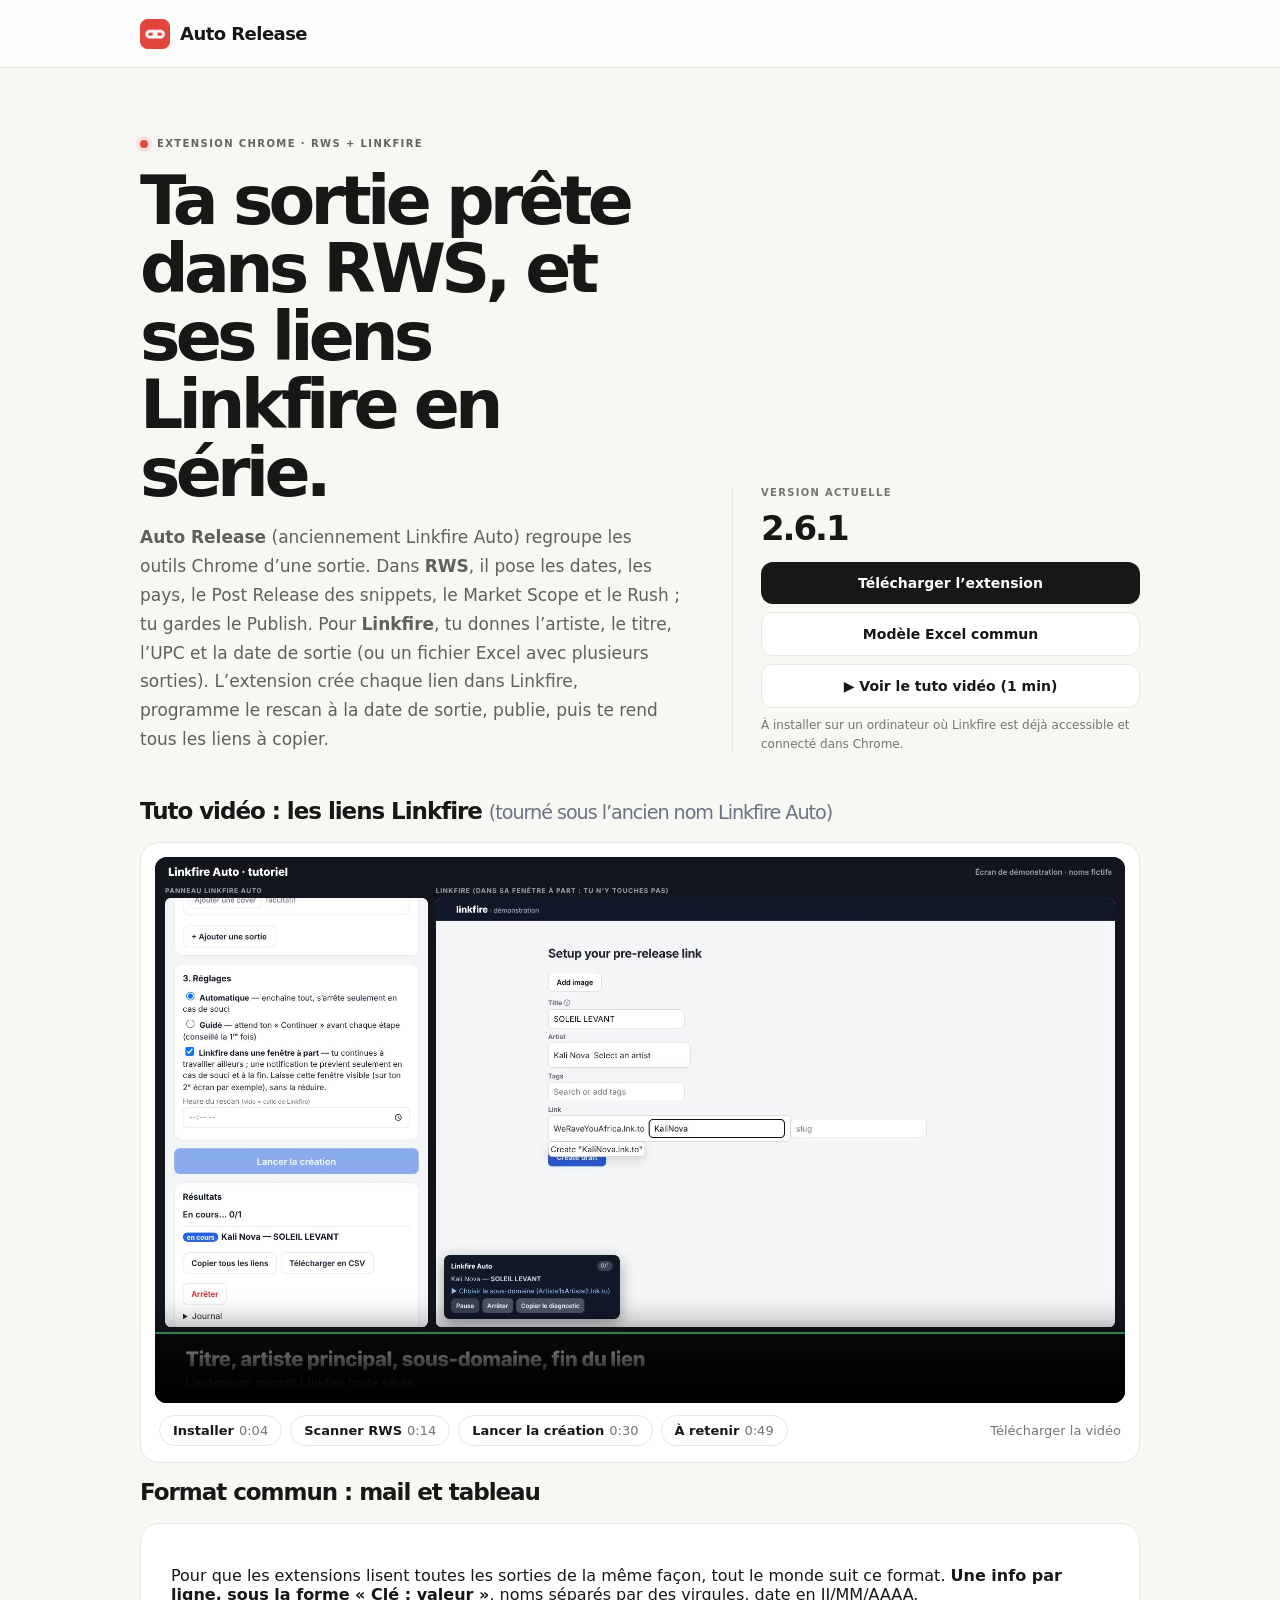
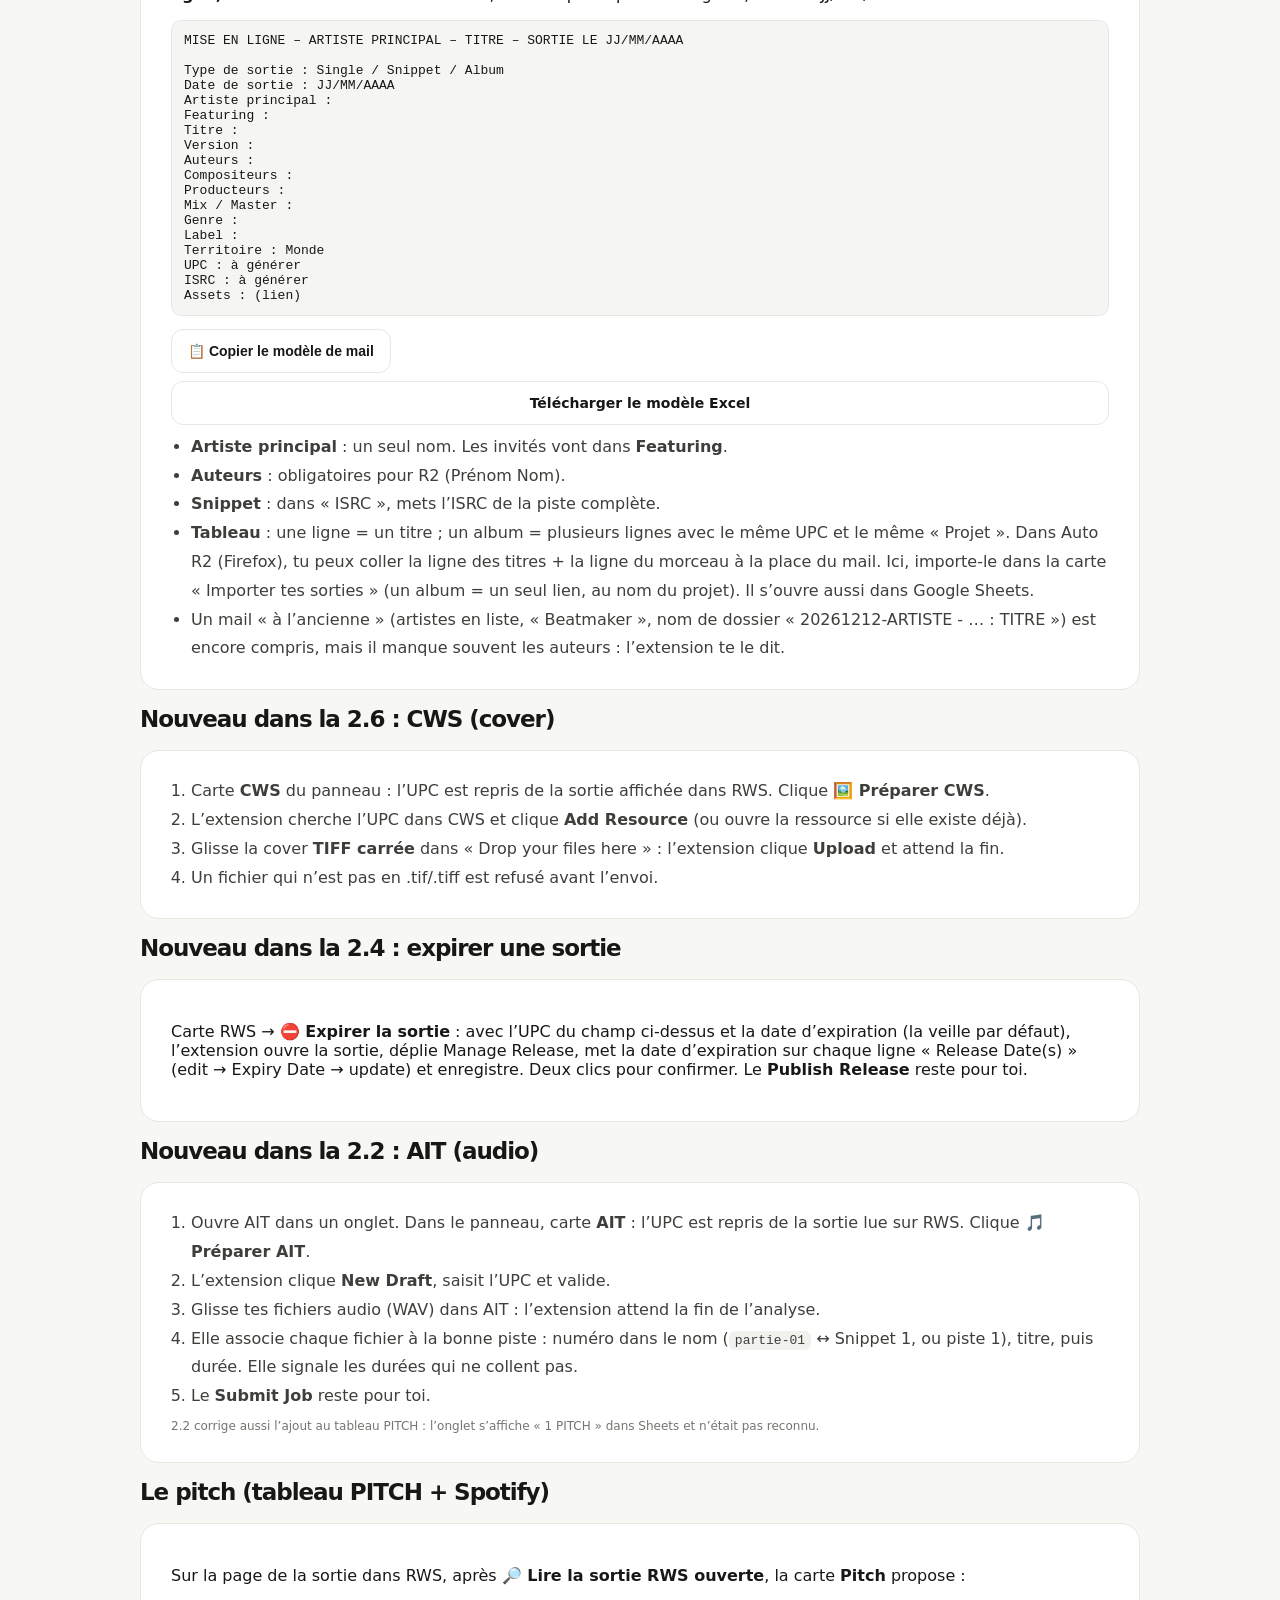
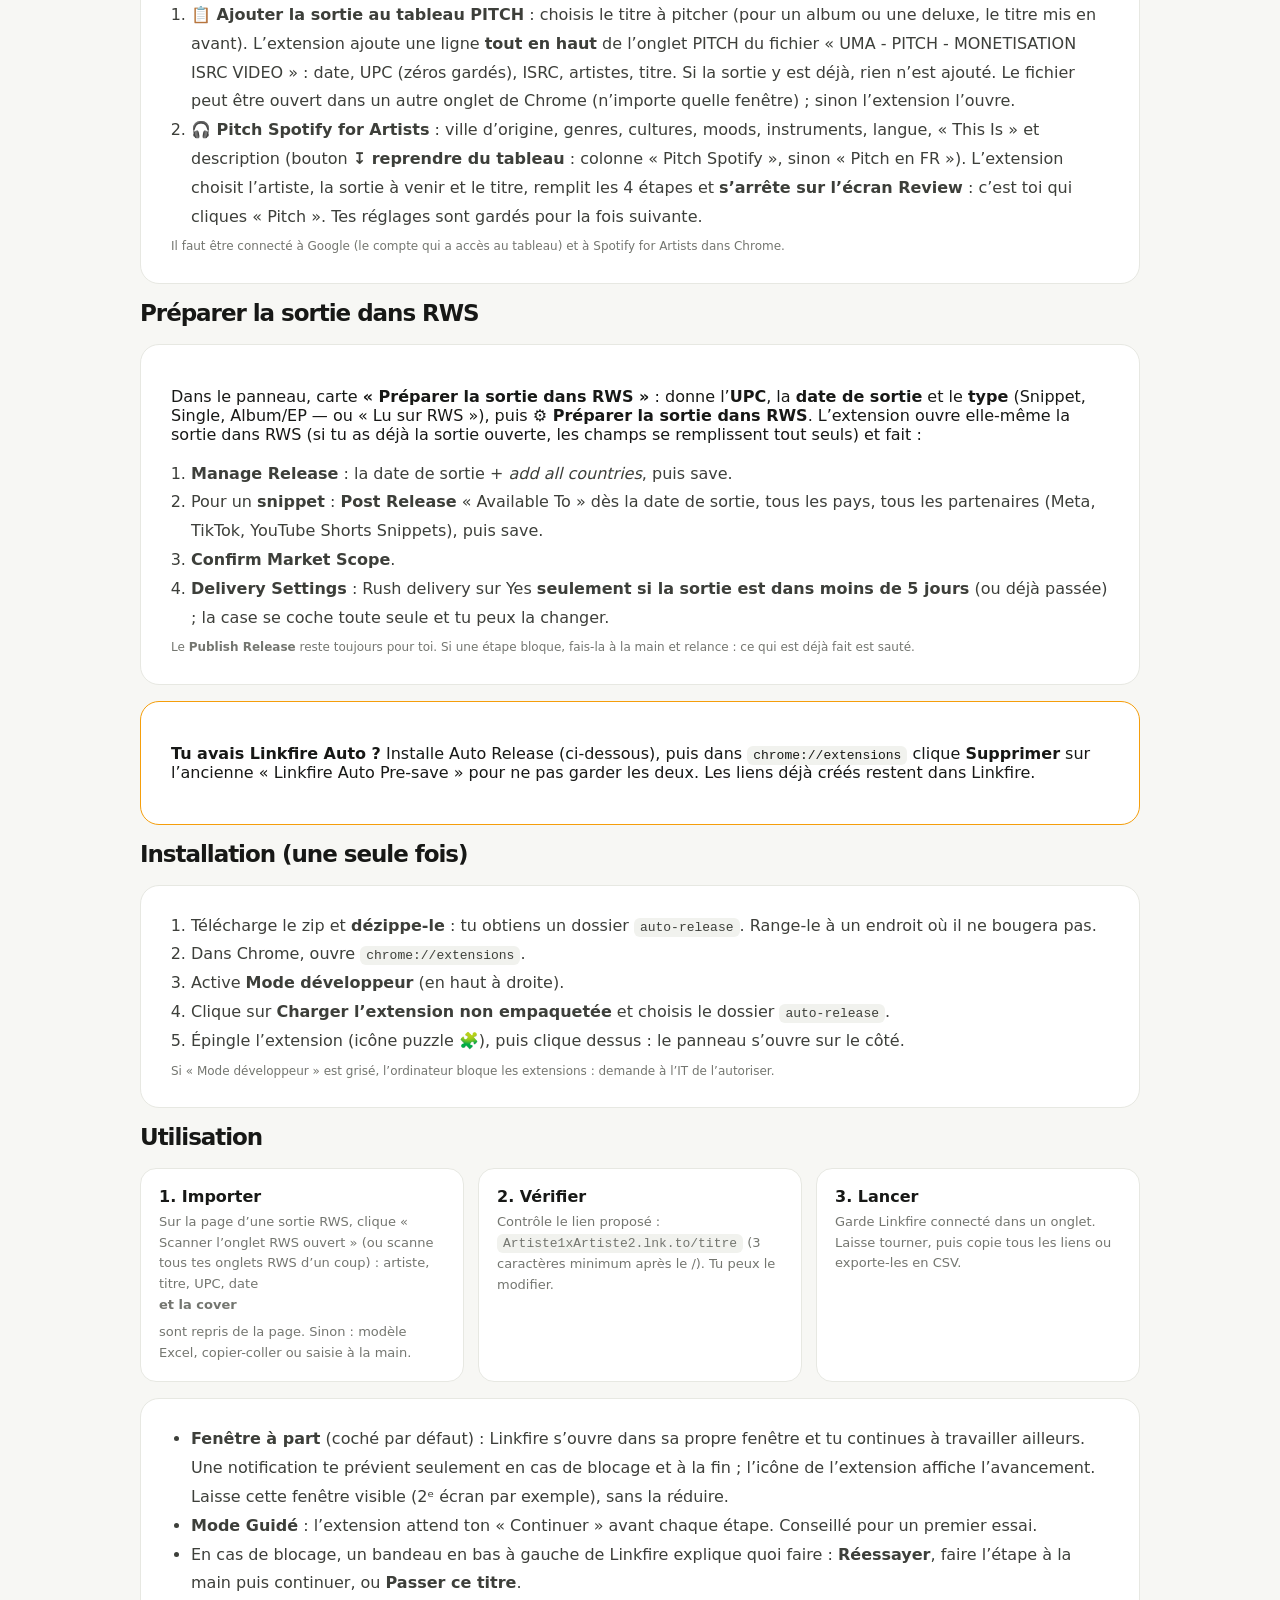
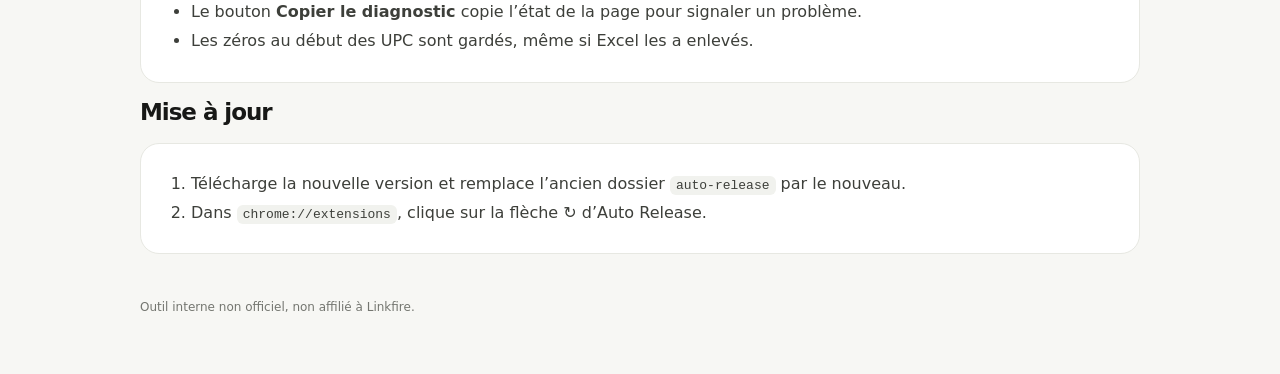
==== docs/index.html @ cb8cf9f8 "2.6.1 : Linkfire rescan — nouvelle case « Scan using » (scan-source-input) reconnue Co-Authored-By: " ====
<!doctype html>
<html lang="fr">
<head>
  <meta charset="utf-8">
  <meta name="viewport" content="width=device-width, initial-scale=1">
  <meta name="theme-color" content="#f7f7f4">
  <meta name="description" content="Extension Chrome qui crée les liens pre-save Linkfire en série.">
  <title>Auto Release — Téléchargement</title>
  <style>
    :root{--ink:#171816;--muted:#747670;--line:#e7e8e2;--paper:#f7f7f4;--white:#fff;--red:#e2453c;--blue:#2563eb}
    *{box-sizing:border-box}
    body{margin:0;background:var(--paper);color:var(--ink);font-family:Inter,ui-sans-serif,system-ui,-apple-system,"Segoe UI",sans-serif}
    .topbar{height:68px;border-bottom:1px solid var(--line);display:flex;align-items:center;justify-content:space-between;padding:0 max(20px,calc((100vw - 1000px)/2));background:rgba(255,255,255,.72)}
    .brand{display:flex;align-items:center;gap:10px;font-weight:800;letter-spacing:-.03em;font-size:18px}
    .brand img{width:30px;height:30px}
    .toplink{font-size:13px;color:var(--muted);text-decoration:none}
    main{width:min(100% - 32px,1000px);margin:0 auto}
    .hero{padding:70px 0 44px;display:grid;grid-template-columns:1.15fr .85fr;gap:40px;align-items:end}
    .eyebrow{display:flex;align-items:center;gap:9px;color:#62645e;text-transform:uppercase;letter-spacing:.14em;font-size:10px;font-weight:800}
    .dot{height:8px;width:8px;border-radius:50%;background:var(--red);box-shadow:0 0 0 4px rgba(226,69,60,.12)}
    h1{font-size:clamp(40px,6.5vw,68px);line-height:1;letter-spacing:-.07em;margin:18px 0 16px;font-weight:780}
    .intro{color:#5e605a;font-size:17px;line-height:1.7;margin:0;max-width:540px}
    .side{border-left:1px solid var(--line);padding-left:28px}
    .side-label{font-size:10px;text-transform:uppercase;letter-spacing:.13em;color:var(--muted);font-weight:800}
    .ver{font-size:34px;font-weight:780;letter-spacing:-.06em;margin:10px 0 14px}
    .btn{display:block;text-align:center;text-decoration:none;font-weight:700;font-size:14px;border-radius:12px;padding:13px 16px;margin-bottom:8px}
    .btn.p{background:var(--ink);color:#fff}
    .btn.s{background:#fff;border:1px solid var(--line);color:var(--ink)}
    .note{color:var(--muted);font-size:12px;line-height:1.6;margin:6px 0 0}
    h2{font-size:23px;letter-spacing:-.045em;margin:0 0 18px}
    .card{background:var(--white);border:1px solid var(--line);border-radius:19px;padding:26px 30px;margin-bottom:16px}
    ol{margin:0;padding-left:20px;line-height:1.8;color:#3d3f3a}
    code{background:#f1f2ee;border-radius:6px;padding:2px 6px;font-size:13px}
    .grid{display:grid;grid-template-columns:repeat(3,1fr);gap:14px;margin-bottom:16px}
    .step{background:#fff;border:1px solid var(--line);border-radius:16px;padding:18px}
    .step b{display:block;margin-bottom:6px}
    .step p{margin:0;color:var(--muted);font-size:13px;line-height:1.6}
    ul{margin:0;padding-left:20px;line-height:1.8;color:#3d3f3a}
    footer{color:var(--muted);font-size:12px;padding:30px 0 60px}
    @media(max-width:760px){.hero{grid-template-columns:1fr;padding-top:40px}.side{border-left:0;padding-left:0}.grid{grid-template-columns:1fr}.card{padding:20px}}
    .tuto{background:var(--white,#fff);border:1px solid var(--line);border-radius:19px;padding:14px;margin:0 0 16px}
    .tuto video{display:block;width:100%;aspect-ratio:16/9;border-radius:12px;background:#12151b}
    .chaps{display:flex;flex-wrap:wrap;gap:8px;padding:12px 4px 2px}
    .chaps button{font:600 13px Inter,system-ui,sans-serif;border:1px solid var(--line);background:#fff;color:var(--ink);border-radius:99px;padding:7px 13px;cursor:pointer}
    .chaps button:hover{border-color:var(--accent)}.chaps span{color:var(--muted);font-weight:500;margin-left:5px}
    .chaps .dl{margin-left:auto;font-size:13px;color:var(--muted);align-self:center;text-decoration:none}
  </style>
</head>
<body>
  <header class="topbar">
    <div class="brand"><img src="./icon.png" alt="">Auto Release</div>
  </header>
  <main>
    <section class="hero">
      <div>
        <div class="eyebrow"><span class="dot"></span>Extension Chrome · RWS + Linkfire</div>
        <h1>Ta sortie prête dans RWS, et ses liens Linkfire en série.</h1>
        <p class="intro"><b>Auto Release</b> (anciennement Linkfire Auto) regroupe les outils Chrome d’une sortie. Dans <b>RWS</b>, il pose les dates, les pays, le Post Release des snippets, le Market Scope et le Rush ; tu gardes le Publish. Pour <b>Linkfire</b>, tu donnes l’artiste, le titre, l’UPC et la date de sortie (ou un fichier Excel avec plusieurs sorties). L’extension crée chaque lien dans Linkfire, programme le rescan à la date de sortie, publie, puis te rend tous les liens à copier.</p>
      </div>
      <aside class="side">
        <div class="side-label">Version actuelle</div>
        <div class="ver">2.6.1</div>
        <a class="btn p" href="./downloads/Auto-Release-2.6.1.zip">Télécharger l’extension</a>
        <a class="btn s" href="./downloads/modele-mise-en-ligne.xlsx" download>Modèle Excel commun</a>
        <a class="btn" style="background:#fff;border:1px solid var(--line);color:var(--ink)" href="#tuto">▶ Voir le tuto vidéo (1 min)</a>
        <p class="note">À installer sur un ordinateur où Linkfire est déjà accessible et connecté dans Chrome.</p>
      </aside>
    </section>

    <h2 id="tuto">Tuto vidéo : les liens Linkfire <small style="font-weight:400;color:#6b7280">(tourné sous l’ancien nom Linkfire Auto)</small></h2>
    <div class="tuto">
      <video id="tutoVid" controls preload="metadata" playsinline poster="./videos/tuto-linkfire-auto.jpg" aria-label="Tutoriel vidéo Linkfire Auto"><source src="./videos/tuto-linkfire-auto.mp4" type="video/mp4"></video>
      <div class="chaps"><button data-t="4">Installer<span>0:04</span></button><button data-t="14">Scanner RWS<span>0:14</span></button><button data-t="30">Lancer la création<span>0:30</span></button><button data-t="49">À retenir<span>0:49</span></button><a class="dl" href="./videos/tuto-linkfire-auto.mp4" download>Télécharger la vidéo</a></div>
    </div>
    <script>document.querySelectorAll('.chaps button').forEach(b=>b.addEventListener('click',()=>{const v=document.getElementById('tutoVid');v.currentTime=+b.dataset.t;v.play();}));</script>

    <h2 id="format">Format commun : mail et tableau</h2>
    <div class="card">
      <p>Pour que les extensions lisent toutes les sorties de la même façon, tout le monde suit ce format. <b>Une info par ligne, sous la forme « Clé : valeur »</b>, noms séparés par des virgules, date en JJ/MM/AAAA.</p>
      <pre id="mailModel" style="white-space:pre-wrap;background:#f5f5f4;border:1px solid var(--line);border-radius:10px;padding:12px;font-size:13px">MISE EN LIGNE – ARTISTE PRINCIPAL – TITRE – SORTIE LE JJ/MM/AAAA

Type de sortie : Single / Snippet / Album
Date de sortie : JJ/MM/AAAA
Artiste principal :
Featuring :
Titre :
Version :
Auteurs :
Compositeurs :
Producteurs :
Mix / Master :
Genre :
Label :
Territoire : Monde
UPC : à générer
ISRC : à générer
Assets : (lien)</pre>
      <button class="btn s" style="background:#fff;border:1px solid var(--line);color:var(--ink)" onclick="navigator.clipboard.writeText(document.getElementById('mailModel').innerText).then(()=>{this.textContent='Copié ✓'})">📋 Copier le modèle de mail</button>
      <a class="btn s" style="background:#fff;border:1px solid var(--line);color:var(--ink)" href="./downloads/modele-mise-en-ligne.xlsx" download>Télécharger le modèle Excel</a>
      <ul>
        <li><b>Artiste principal</b> : un seul nom. Les invités vont dans <b>Featuring</b>.</li>
        <li><b>Auteurs</b> : obligatoires pour R2 (Prénom Nom).</li>
        <li><b>Snippet</b> : dans « ISRC », mets l’ISRC de la piste complète.</li>
        <li><b>Tableau</b> : une ligne = un titre ; un album = plusieurs lignes avec le même UPC et le même « Projet ». Dans Auto R2 (Firefox), tu peux coller la ligne des titres + la ligne du morceau à la place du mail. Ici, importe-le dans la carte « Importer tes sorties » (un album = un seul lien, au nom du projet). Il s’ouvre aussi dans Google Sheets.</li>
        <li>Un mail « à l’ancienne » (artistes en liste, « Beatmaker », nom de dossier « 20261212-ARTISTE - … : TITRE ») est encore compris, mais il manque souvent les auteurs : l’extension te le dit.</li>
      </ul>
    </div>

    <h2 id="cws">Nouveau dans la 2.6 : CWS (cover)</h2>
    <div class="card">
      <ol>
        <li>Carte <b>CWS</b> du panneau : l’UPC est repris de la sortie affichée dans RWS. Clique <b>🖼️ Préparer CWS</b>.</li>
        <li>L’extension cherche l’UPC dans CWS et clique <b>Add Resource</b> (ou ouvre la ressource si elle existe déjà).</li>
        <li>Glisse la cover <b>TIFF carrée</b> dans « Drop your files here » : l’extension clique <b>Upload</b> et attend la fin.</li>
        <li>Un fichier qui n’est pas en .tif/.tiff est refusé avant l’envoi.</li>
      </ol>
    </div>

    <h2 id="expire">Nouveau dans la 2.4 : expirer une sortie</h2>
    <div class="card">
      <p>Carte RWS → <b>⛔ Expirer la sortie</b> : avec l’UPC du champ ci-dessus et la date d’expiration (la veille par défaut), l’extension ouvre la sortie, déplie Manage Release, met la date d’expiration sur chaque ligne « Release Date(s) » (edit → Expiry Date → update) et enregistre. Deux clics pour confirmer. Le <b>Publish Release</b> reste pour toi.</p>
    </div>

    <h2 id="ait">Nouveau dans la 2.2 : AIT (audio)</h2>
    <div class="card">
      <ol>
        <li>Ouvre AIT dans un onglet. Dans le panneau, carte <b>AIT</b> : l’UPC est repris de la sortie lue sur RWS. Clique <b>🎵 Préparer AIT</b>.</li>
        <li>L’extension clique <b>New Draft</b>, saisit l’UPC et valide.</li>
        <li>Glisse tes fichiers audio (WAV) dans AIT : l’extension attend la fin de l’analyse.</li>
        <li>Elle associe chaque fichier à la bonne piste : numéro dans le nom (<code>partie-01</code> ↔ Snippet 1, ou piste 1), titre, puis durée. Elle signale les durées qui ne collent pas.</li>
        <li>Le <b>Submit Job</b> reste pour toi.</li>
      </ol>
      <p class="note">2.2 corrige aussi l’ajout au tableau PITCH : l’onglet s’affiche « 1 PITCH » dans Sheets et n’était pas reconnu.</p>
    </div>

    <h2 id="pitch">Le pitch (tableau PITCH + Spotify)</h2>
    <div class="card">
      <p>Sur la page de la sortie dans RWS, après <b>🔎 Lire la sortie RWS ouverte</b>, la carte <b>Pitch</b> propose :</p>
      <ol>
        <li><b>📋 Ajouter la sortie au tableau PITCH</b> : choisis le titre à pitcher (pour un album ou une deluxe, le titre mis en avant). L’extension ajoute une ligne <b>tout en haut</b> de l’onglet PITCH du fichier « UMA - PITCH - MONETISATION ISRC VIDEO » : date, UPC (zéros gardés), ISRC, artistes, titre. Si la sortie y est déjà, rien n’est ajouté. Le fichier peut être ouvert dans un autre onglet de Chrome (n’importe quelle fenêtre) ; sinon l’extension l’ouvre.</li>
        <li><b>🎧 Pitch Spotify for Artists</b> : ville d’origine, genres, cultures, moods, instruments, langue, « This Is » et description (bouton <b>↧ reprendre du tableau</b> : colonne « Pitch Spotify », sinon « Pitch en FR »). L’extension choisit l’artiste, la sortie à venir et le titre, remplit les 4 étapes et <b>s’arrête sur l’écran Review</b> : c’est toi qui cliques « Pitch ». Tes réglages sont gardés pour la fois suivante.</li>
      </ol>
      <p class="note">Il faut être connecté à Google (le compte qui a accès au tableau) et à Spotify for Artists dans Chrome.</p>
    </div>

    <h2 id="rws">Préparer la sortie dans RWS</h2>
    <div class="card">
      <p>Dans le panneau, carte <b>« Préparer la sortie dans RWS »</b> : donne l’<b>UPC</b>, la <b>date de sortie</b> et le <b>type</b> (Snippet, Single, Album/EP — ou « Lu sur RWS »), puis <b>⚙️ Préparer la sortie dans RWS</b>. L’extension ouvre elle-même la sortie dans RWS (si tu as déjà la sortie ouverte, les champs se remplissent tout seuls) et fait :</p>
      <ol>
        <li><b>Manage Release</b> : la date de sortie + <i>add all countries</i>, puis save.</li>
        <li>Pour un <b>snippet</b> : <b>Post Release</b> « Available To » dès la date de sortie, tous les pays, tous les partenaires (Meta, TikTok, YouTube Shorts Snippets), puis save.</li>
        <li><b>Confirm Market Scope</b>.</li>
        <li><b>Delivery Settings</b> : Rush delivery sur Yes <b>seulement si la sortie est dans moins de 5 jours</b> (ou déjà passée) ; la case se coche toute seule et tu peux la changer.</li>
      </ol>
      <p class="note">Le <b>Publish Release</b> reste toujours pour toi. Si une étape bloque, fais-la à la main et relance : ce qui est déjà fait est sauté.</p>
    </div>

    <div class="card" style="border-color:#f59e0b">
      <p><b>Tu avais Linkfire Auto ?</b> Installe Auto Release (ci-dessous), puis dans <code>chrome://extensions</code> clique <b>Supprimer</b> sur l’ancienne « Linkfire Auto Pre-save » pour ne pas garder les deux. Les liens déjà créés restent dans Linkfire.</p>
    </div>

    <h2>Installation (une seule fois)</h2>
    <div class="card">
      <ol>
        <li>Télécharge le zip et <b>dézippe-le</b> : tu obtiens un dossier <code>auto-release</code>. Range-le à un endroit où il ne bougera pas.</li>
        <li>Dans Chrome, ouvre <code>chrome://extensions</code>.</li>
        <li>Active <b>Mode développeur</b> (en haut à droite).</li>
        <li>Clique sur <b>Charger l’extension non empaquetée</b> et choisis le dossier <code>auto-release</code>.</li>
        <li>Épingle l’extension (icône puzzle 🧩), puis clique dessus : le panneau s’ouvre sur le côté.</li>
      </ol>
      <p class="note">Si « Mode développeur » est grisé, l’ordinateur bloque les extensions : demande à l’IT de l’autoriser.</p>
    </div>

    <h2>Utilisation</h2>
    <div class="grid">
      <div class="step"><b>1. Importer</b><p>Sur la page d’une sortie RWS, clique « Scanner l’onglet RWS ouvert » (ou scanne tous tes onglets RWS d’un coup) : artiste, titre, UPC, date <b>et la cover</b> sont repris de la page. Sinon : modèle Excel, copier-coller ou saisie à la main.</p></div>
      <div class="step"><b>2. Vérifier</b><p>Contrôle le lien proposé : <code>Artiste1xArtiste2.lnk.to/titre</code> (3 caractères minimum après le /). Tu peux le modifier.</p></div>
      <div class="step"><b>3. Lancer</b><p>Garde Linkfire connecté dans un onglet. Laisse tourner, puis copie tous les liens ou exporte-les en CSV.</p></div>
    </div>
    <div class="card">
      <ul>
        <li><b>Fenêtre à part</b> (coché par défaut) : Linkfire s’ouvre dans sa propre fenêtre et tu continues à travailler ailleurs. Une notification te prévient seulement en cas de blocage et à la fin ; l’icône de l’extension affiche l’avancement. Laisse cette fenêtre visible (2ᵉ écran par exemple), sans la réduire.</li>
        <li><b>Mode Guidé</b> : l’extension attend ton « Continuer » avant chaque étape. Conseillé pour un premier essai.</li>
        <li>En cas de blocage, un bandeau en bas à gauche de Linkfire explique quoi faire : <b>Réessayer</b>, faire l’étape à la main puis continuer, ou <b>Passer ce titre</b>.</li>
        <li>Le bouton <b>Copier le diagnostic</b> copie l’état de la page pour signaler un problème.</li>
        <li>Les zéros au début des UPC sont gardés, même si Excel les a enlevés.</li>
      </ul>
    </div>

    <h2>Mise à jour</h2>
    <div class="card">
      <ol>
        <li>Télécharge la nouvelle version et remplace l’ancien dossier <code>auto-release</code> par le nouveau.</li>
        <li>Dans <code>chrome://extensions</code>, clique sur la flèche ↻ d’Auto Release.</li>
      </ol>
    </div>

    <footer>Outil interne non officiel, non affilié à Linkfire.</footer>
  </main>
</body>
</html>
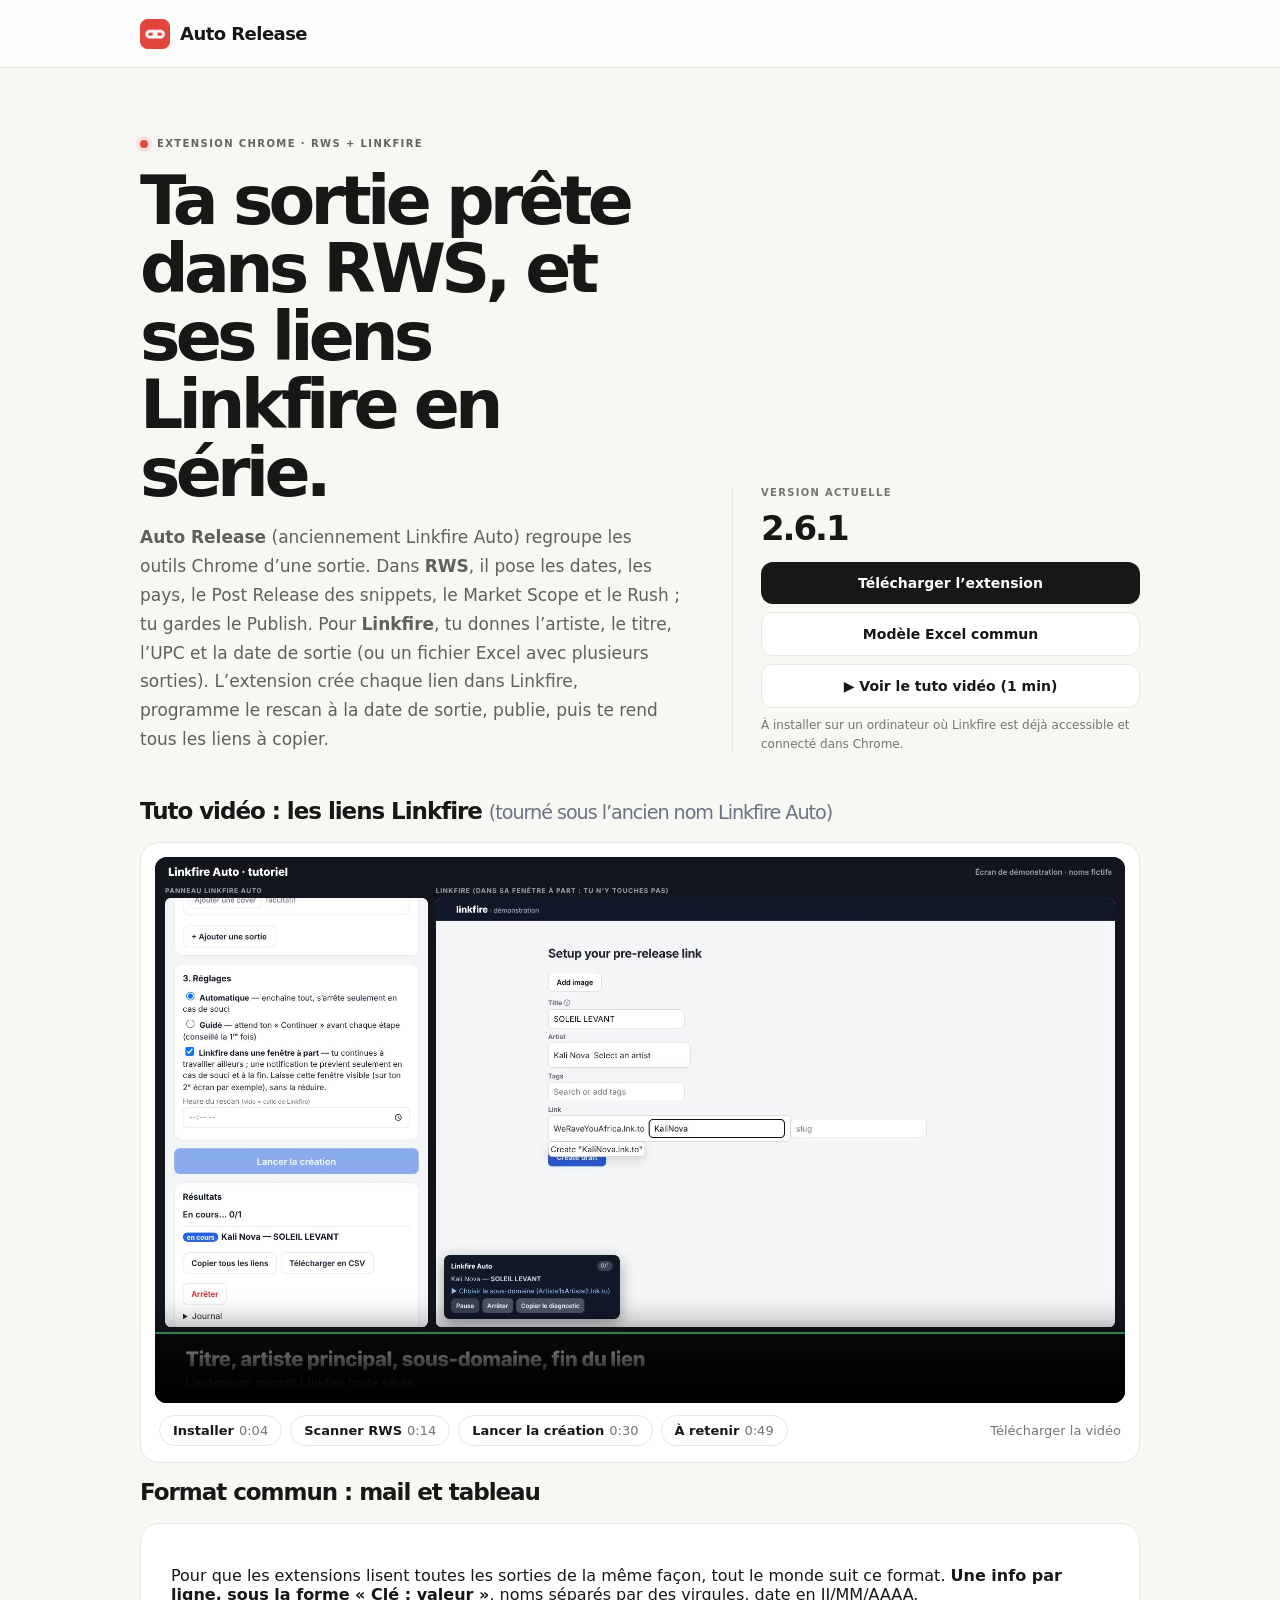
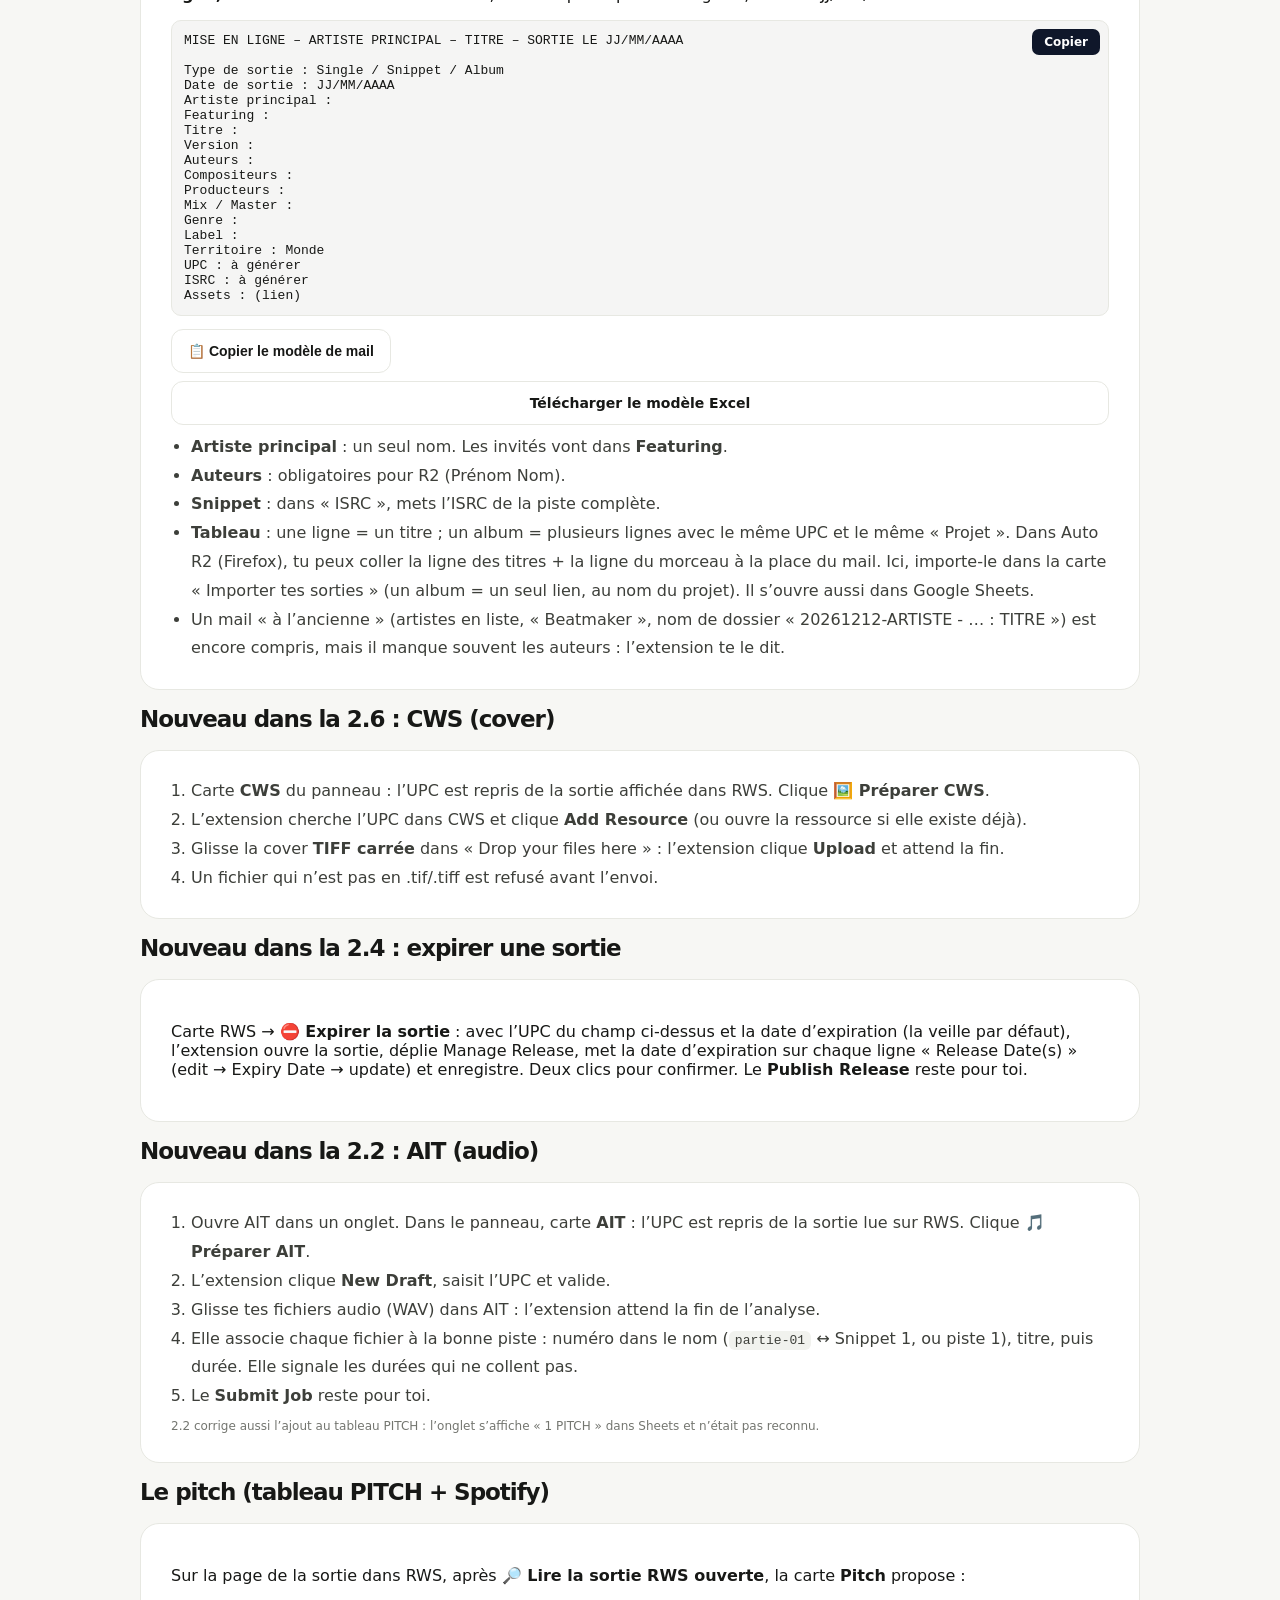
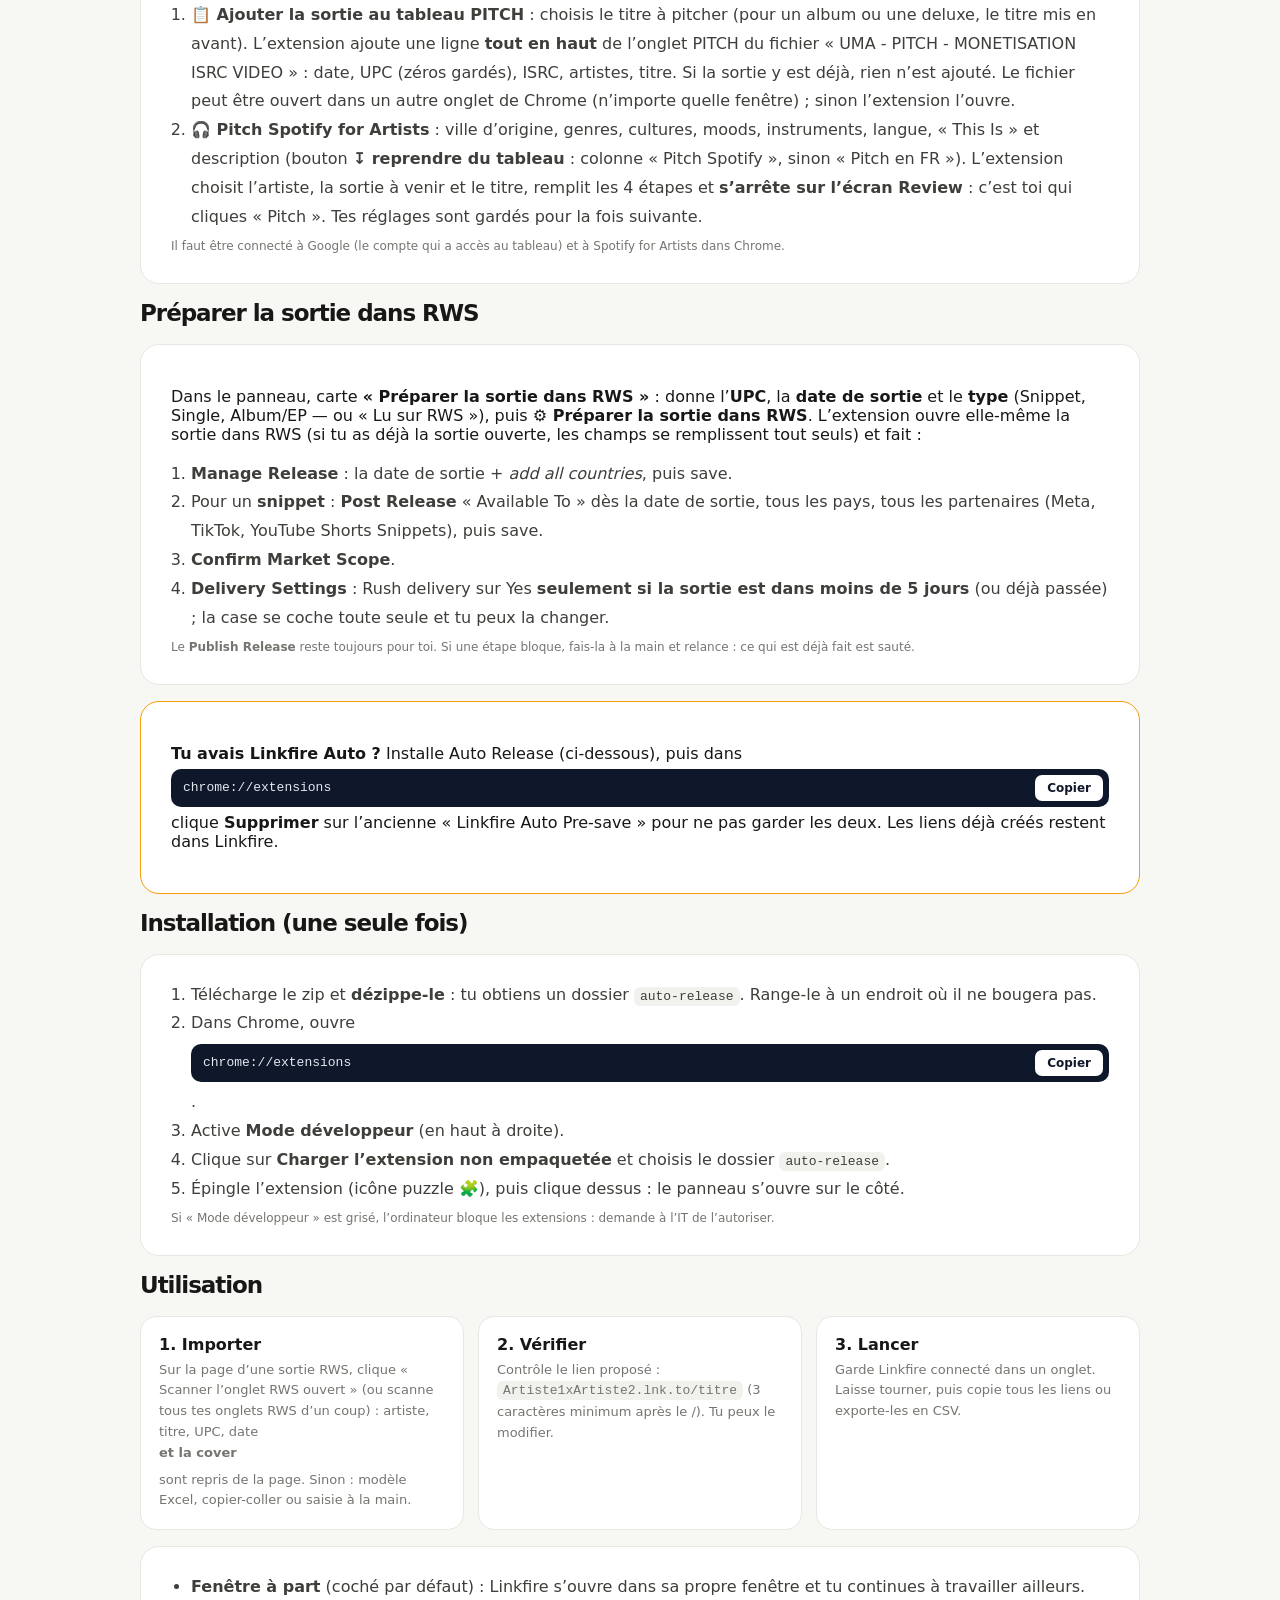
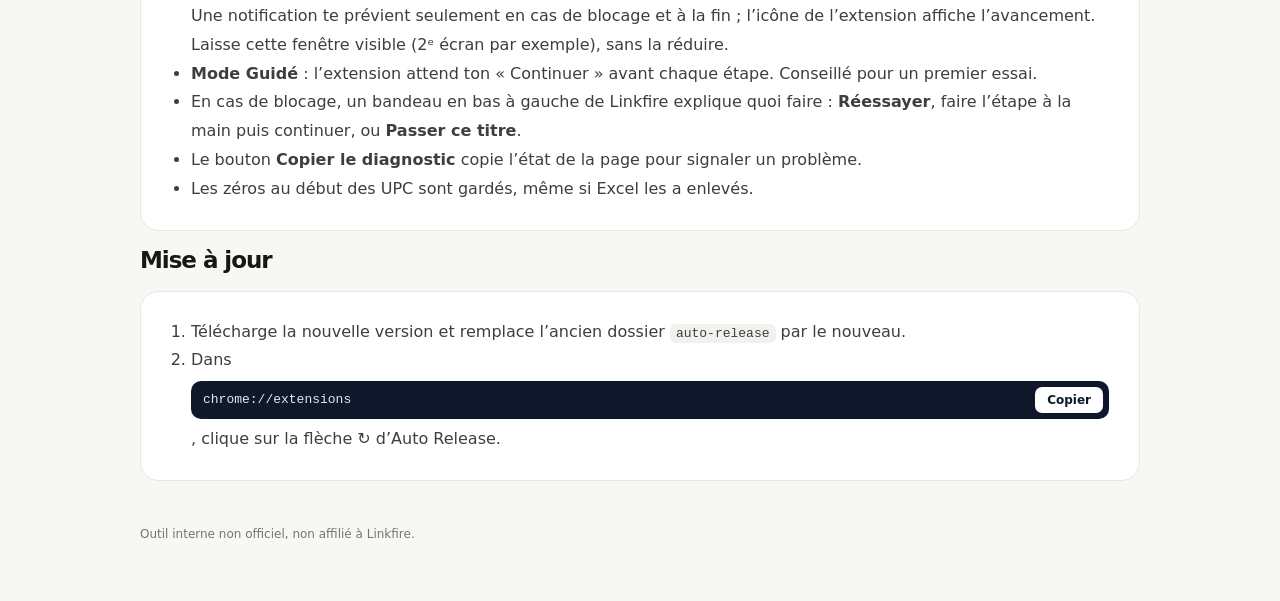
==== commit 7bbe3e0b: "Page : adresses à copier dans des zones de code avec bouton « Copier » Co-Authored-By: Claude Opus 5" ====
--- a/docs/index.html
+++ b/docs/index.html
@@ -197,5 +197,42 @@
 
     <footer>Outil interne non officiel, non affilié à Linkfire.</footer>
   </main>
+<style>
+.copybox{display:flex;align-items:center;gap:8px;margin:6px 0;padding:6px 6px 6px 12px;background:#0f172a;color:#e2e8f0;border-radius:10px;font:13px/1.4 ui-monospace,SFMono-Regular,Menlo,Consolas,monospace;max-width:100%}
+.copybox span{flex:1;min-width:0;overflow-x:auto;white-space:nowrap;user-select:all}
+.copybox button{flex:none;border:0;border-radius:7px;padding:6px 12px;font:600 12px system-ui,sans-serif;background:#fff;color:#0f172a;cursor:pointer}
+.copybox button.ok{background:#22c55e;color:#fff}
+pre.copyable{position:relative}
+pre.copyable>button{position:absolute;top:8px;right:8px;border:0;border-radius:7px;padding:6px 12px;font:600 12px system-ui,sans-serif;background:#0f172a;color:#fff;cursor:pointer}
+</style>
+<script>
+(function(){
+  function copy(text,btn){
+    const done=()=>{const t=btn.textContent;btn.textContent='Copié ✓';btn.classList.add('ok');setTimeout(()=>{btn.textContent=t;btn.classList.remove('ok')},1500)};
+    if(navigator.clipboard&&window.isSecureContext){navigator.clipboard.writeText(text).then(done,()=>fallback())}else fallback();
+    function fallback(){const ta=document.createElement('textarea');ta.value=text;document.body.appendChild(ta);ta.select();try{document.execCommand('copy');done()}catch(e){}ta.remove()}
+  }
+  // adresses à taper dans la barre d'adresse (about:, chrome://, liens) → zone de code + bouton Copier
+  document.querySelectorAll('code').forEach(function(c){
+    const t=c.textContent.trim();
+    if(!/^(about:|chrome:\/\/|https?:\/\/)/.test(t)||c.closest('pre,.copybox'))return;
+    const box=document.createElement('span');box.className='copybox';
+    const s=document.createElement('span');s.textContent=t;
+    const b=document.createElement('button');b.type='button';b.textContent='Copier';b.onclick=function(){copy(t,b)};
+    box.append(s,b);
+    // en bloc sur sa propre ligne
+    box.style.display='flex';
+    c.replaceWith(box);
+  });
+  // blocs de texte (modèle de mail…) : bouton Copier en haut à droite
+  document.querySelectorAll('pre').forEach(function(p){
+    if(p.querySelector('button'))return;
+    p.classList.add('copyable');
+    const b=document.createElement('button');b.type='button';b.textContent='Copier';
+    b.onclick=function(){copy(p.innerText.replace(/Copier$|Copié ✓$/,'').trim(),b)};
+    p.appendChild(b);
+  });
+})();
+</script>
 </body>
 </html>
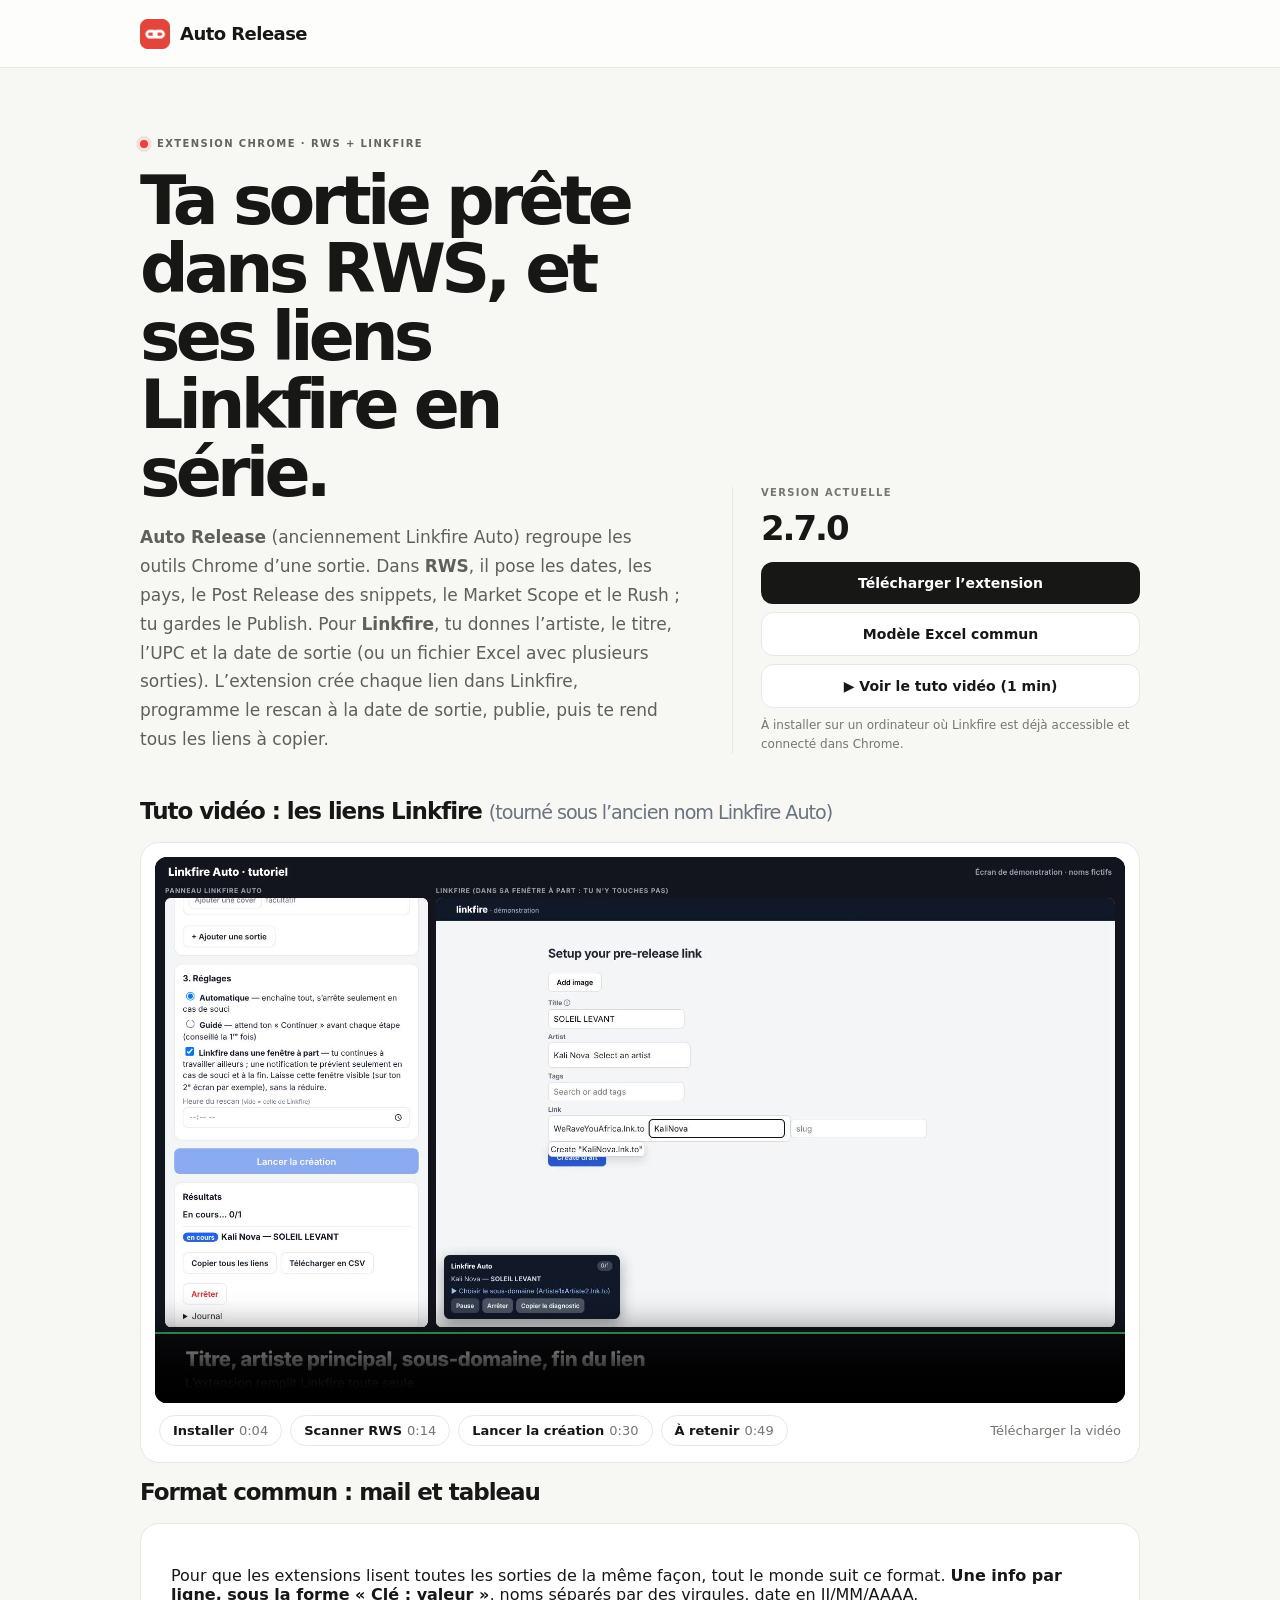
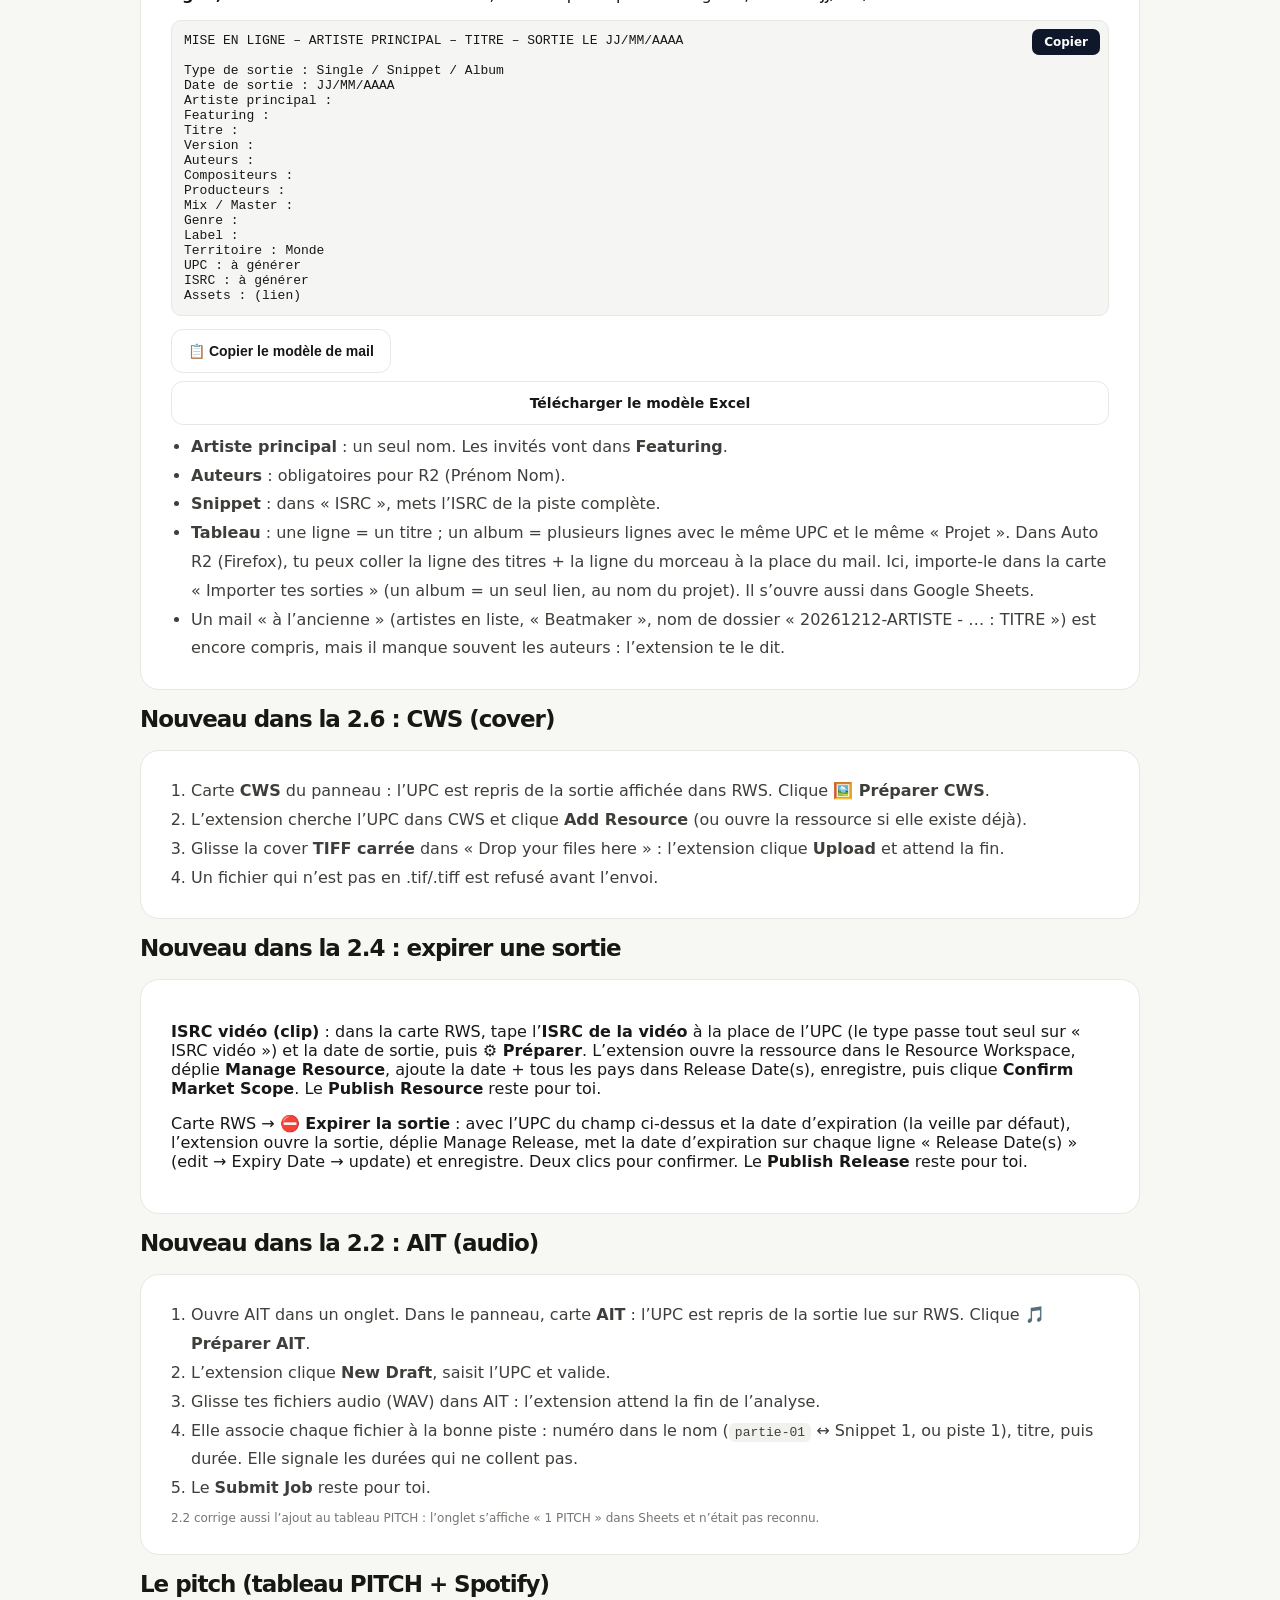
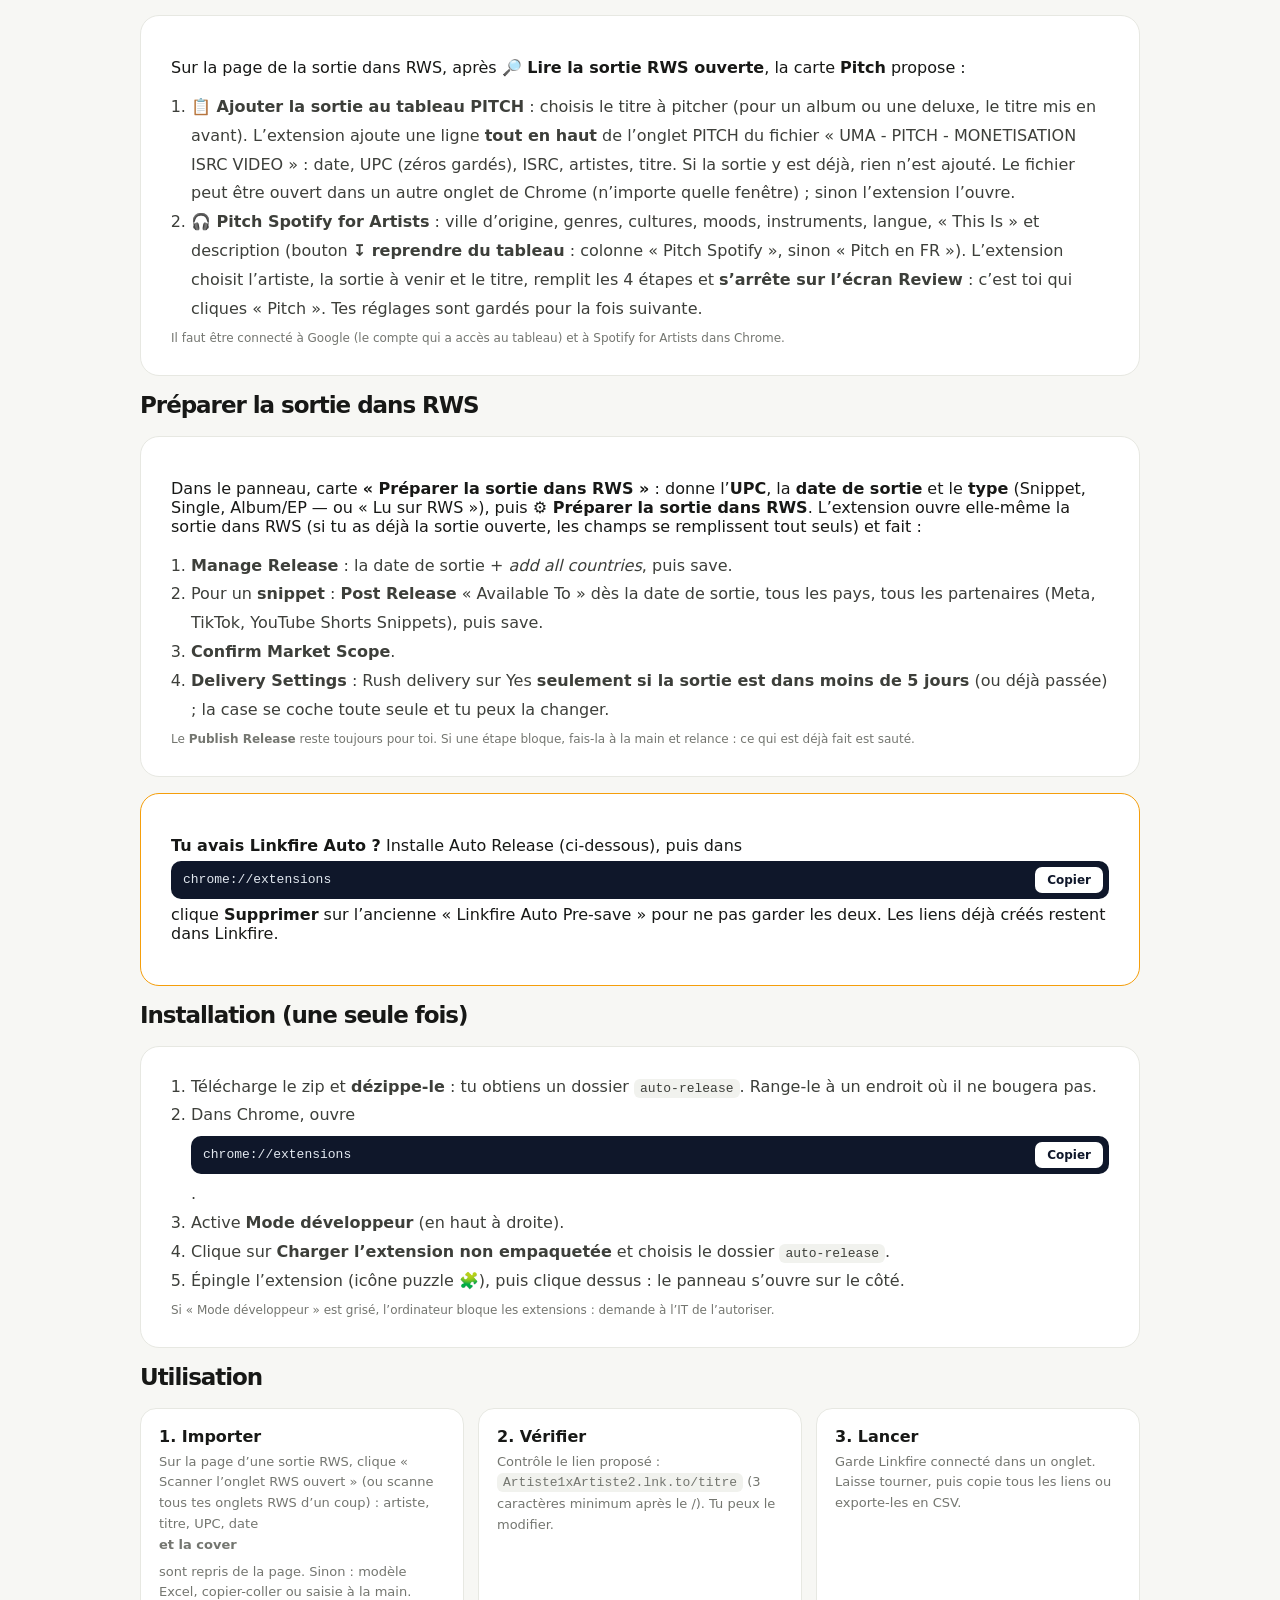
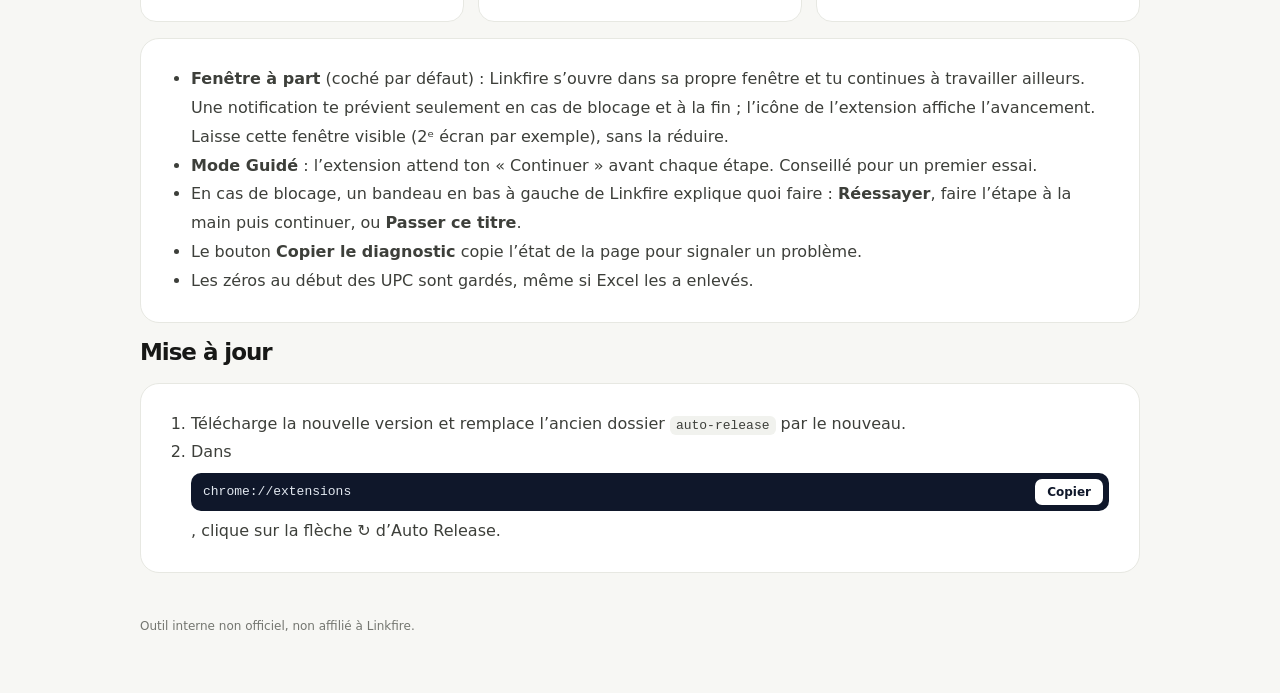
==== commit 5e4fcdea: "Auto Release 2.7.0 : ISRC vidéo dans RWS (Resource Workspace) — date + tous les pays dans Manage Res" ====
--- a/docs/index.html
+++ b/docs/index.html
@@ -59,8 +59,8 @@
       </div>
       <aside class="side">
         <div class="side-label">Version actuelle</div>
-        <div class="ver">2.6.1</div>
-        <a class="btn p" href="./downloads/Auto-Release-2.6.1.zip">Télécharger l’extension</a>
+        <div class="ver">2.7.0</div>
+        <a class="btn p" href="./downloads/Auto-Release-2.7.0.zip">Télécharger l’extension</a>
         <a class="btn s" href="./downloads/modele-mise-en-ligne.xlsx" download>Modèle Excel commun</a>
         <a class="btn" style="background:#fff;border:1px solid var(--line);color:var(--ink)" href="#tuto">▶ Voir le tuto vidéo (1 min)</a>
         <p class="note">À installer sur un ordinateur où Linkfire est déjà accessible et connecté dans Chrome.</p>
@@ -118,6 +118,7 @@
 
     <h2 id="expire">Nouveau dans la 2.4 : expirer une sortie</h2>
     <div class="card">
+      <p><b>ISRC vidéo (clip)</b> : dans la carte RWS, tape l’<b>ISRC de la vidéo</b> à la place de l’UPC (le type passe tout seul sur « ISRC vidéo ») et la date de sortie, puis <b>⚙️ Préparer</b>. L’extension ouvre la ressource dans le Resource Workspace, déplie <b>Manage Resource</b>, ajoute la date + tous les pays dans Release Date(s), enregistre, puis clique <b>Confirm Market Scope</b>. Le <b>Publish Resource</b> reste pour toi.</p>
       <p>Carte RWS → <b>⛔ Expirer la sortie</b> : avec l’UPC du champ ci-dessus et la date d’expiration (la veille par défaut), l’extension ouvre la sortie, déplie Manage Release, met la date d’expiration sur chaque ligne « Release Date(s) » (edit → Expiry Date → update) et enregistre. Deux clics pour confirmer. Le <b>Publish Release</b> reste pour toi.</p>
     </div>
 
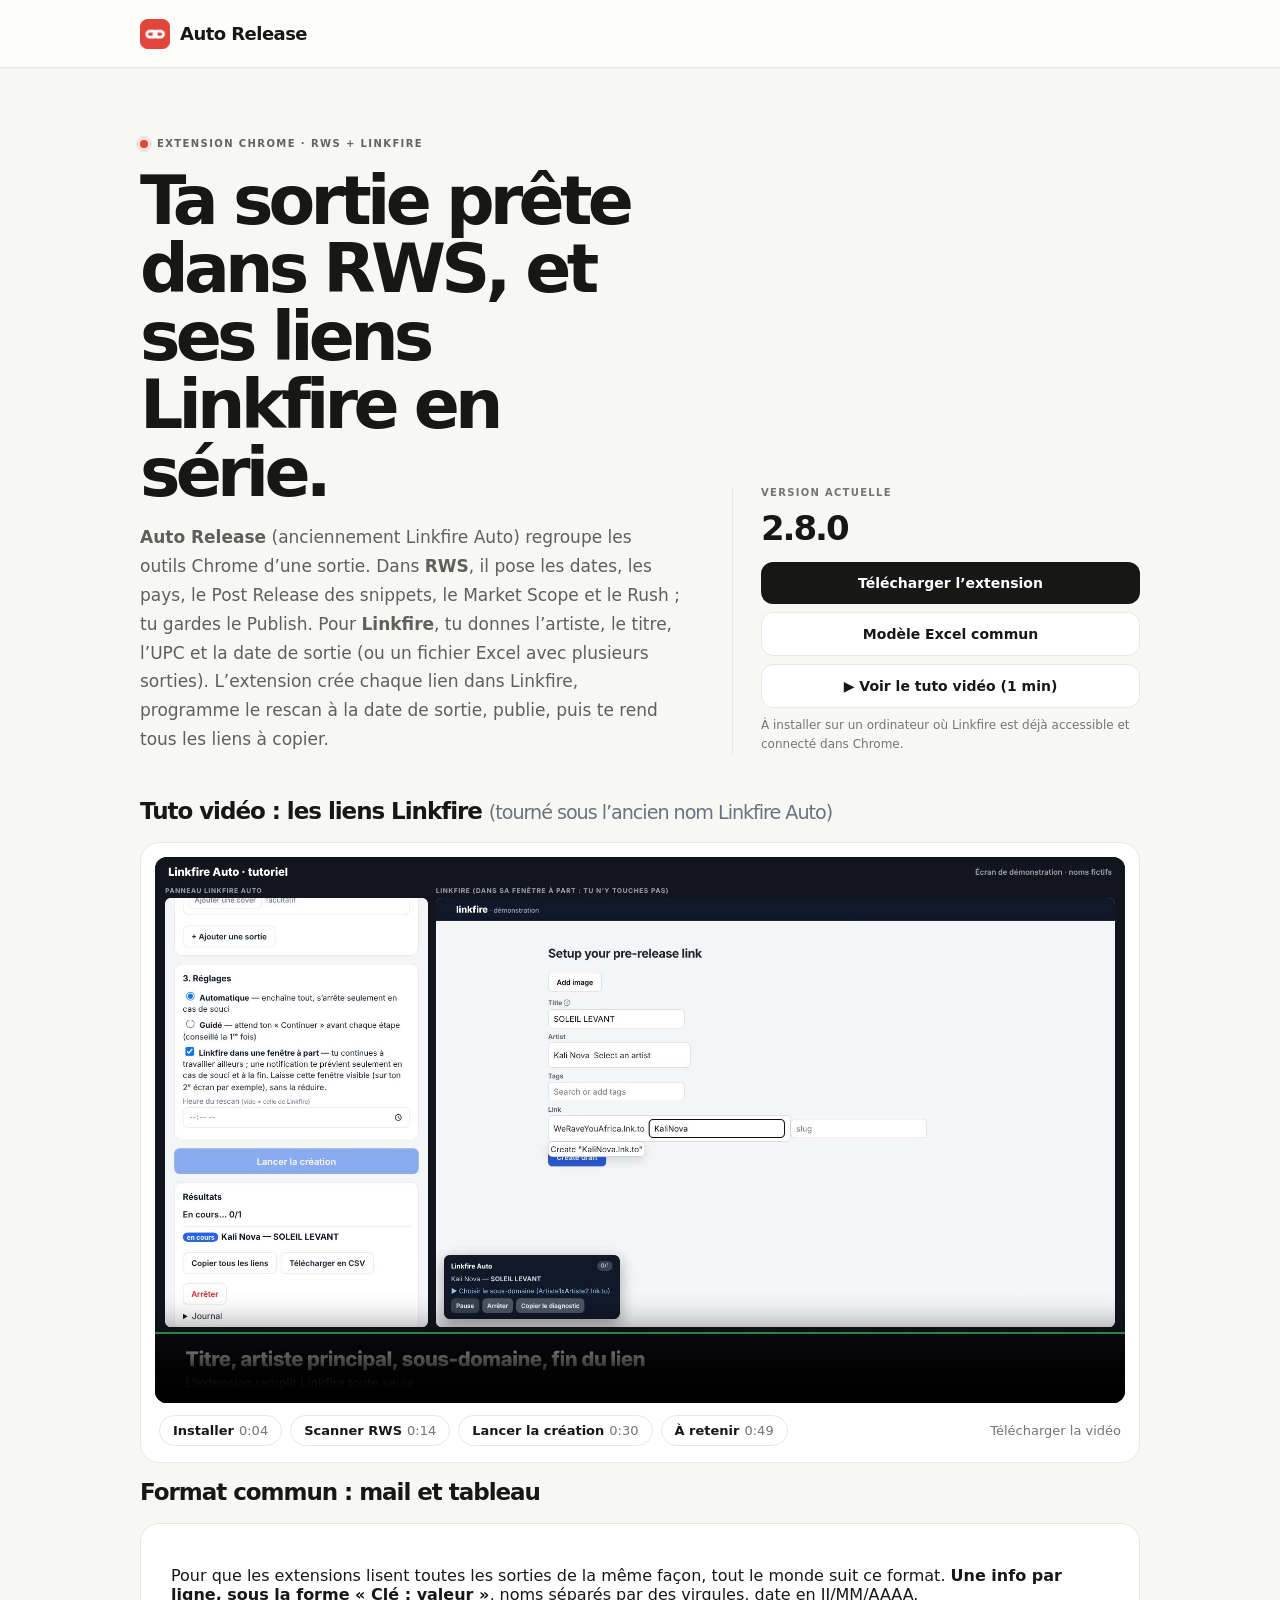
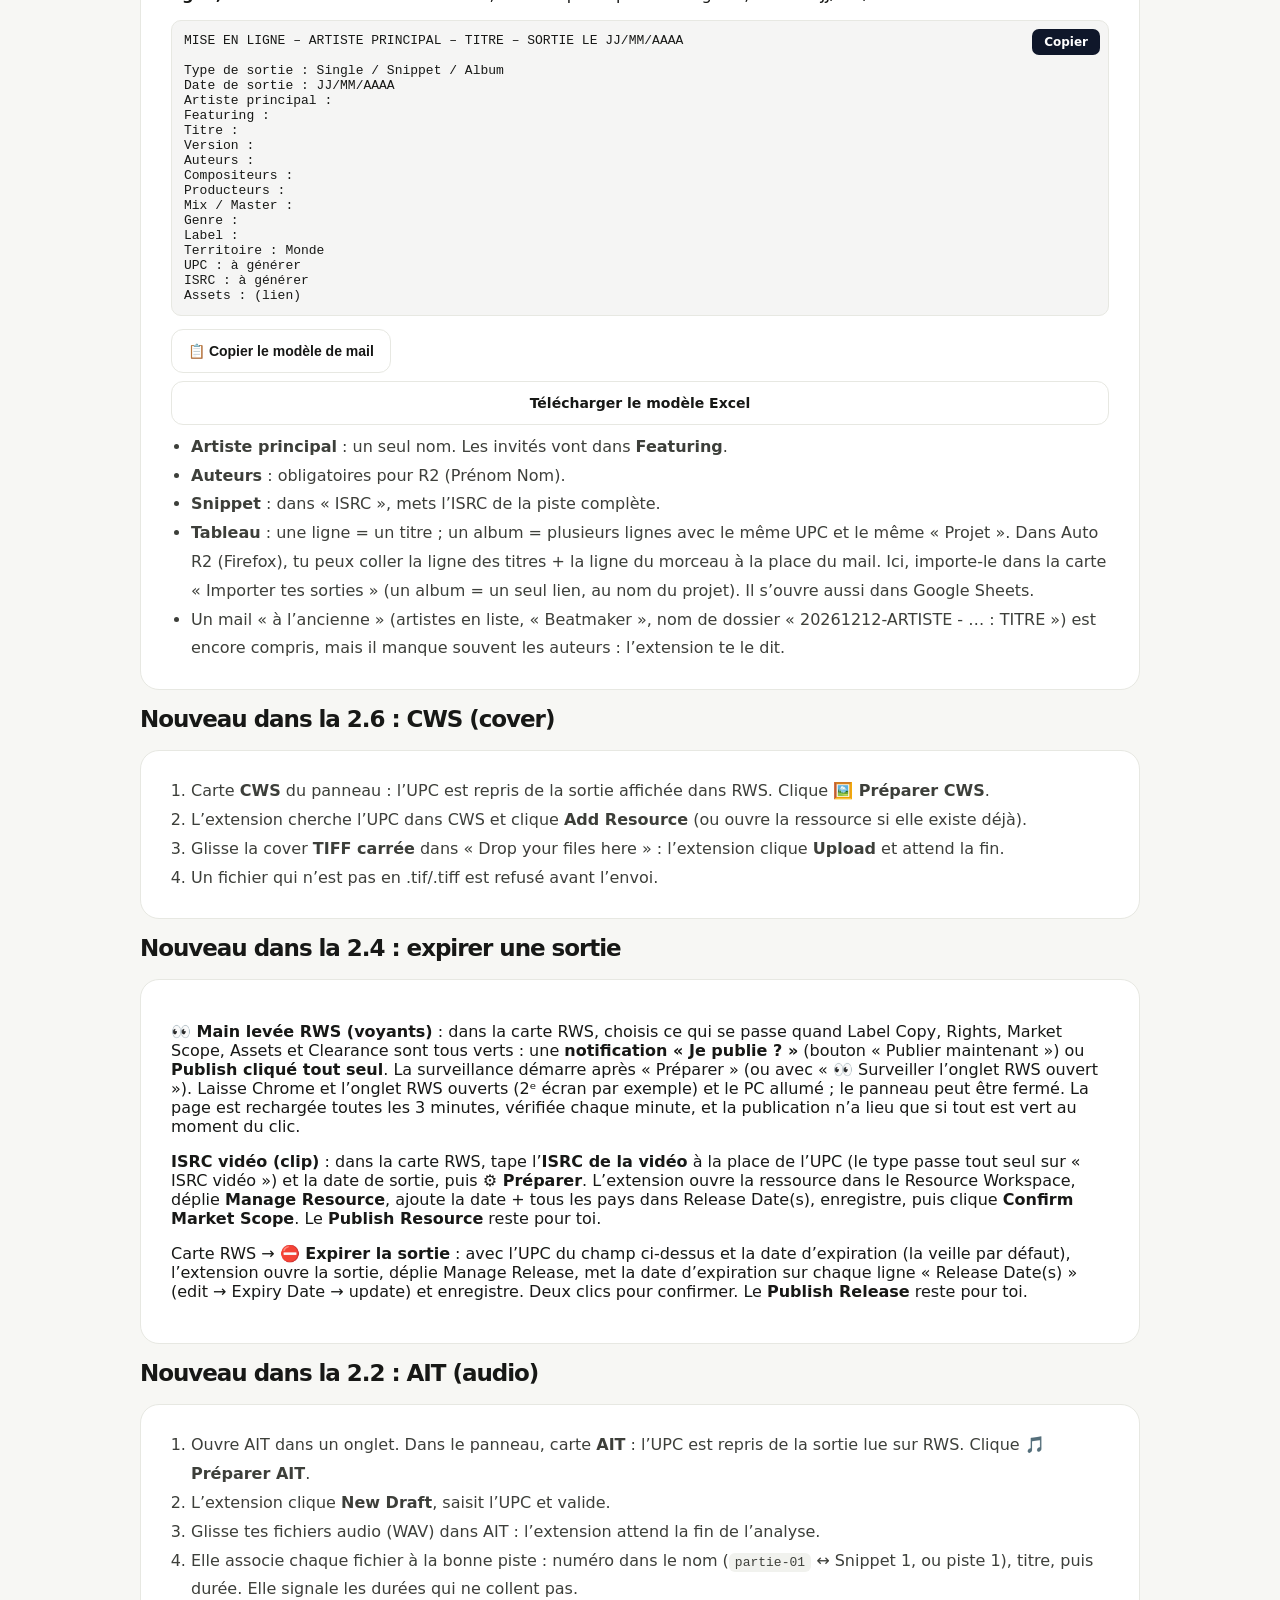
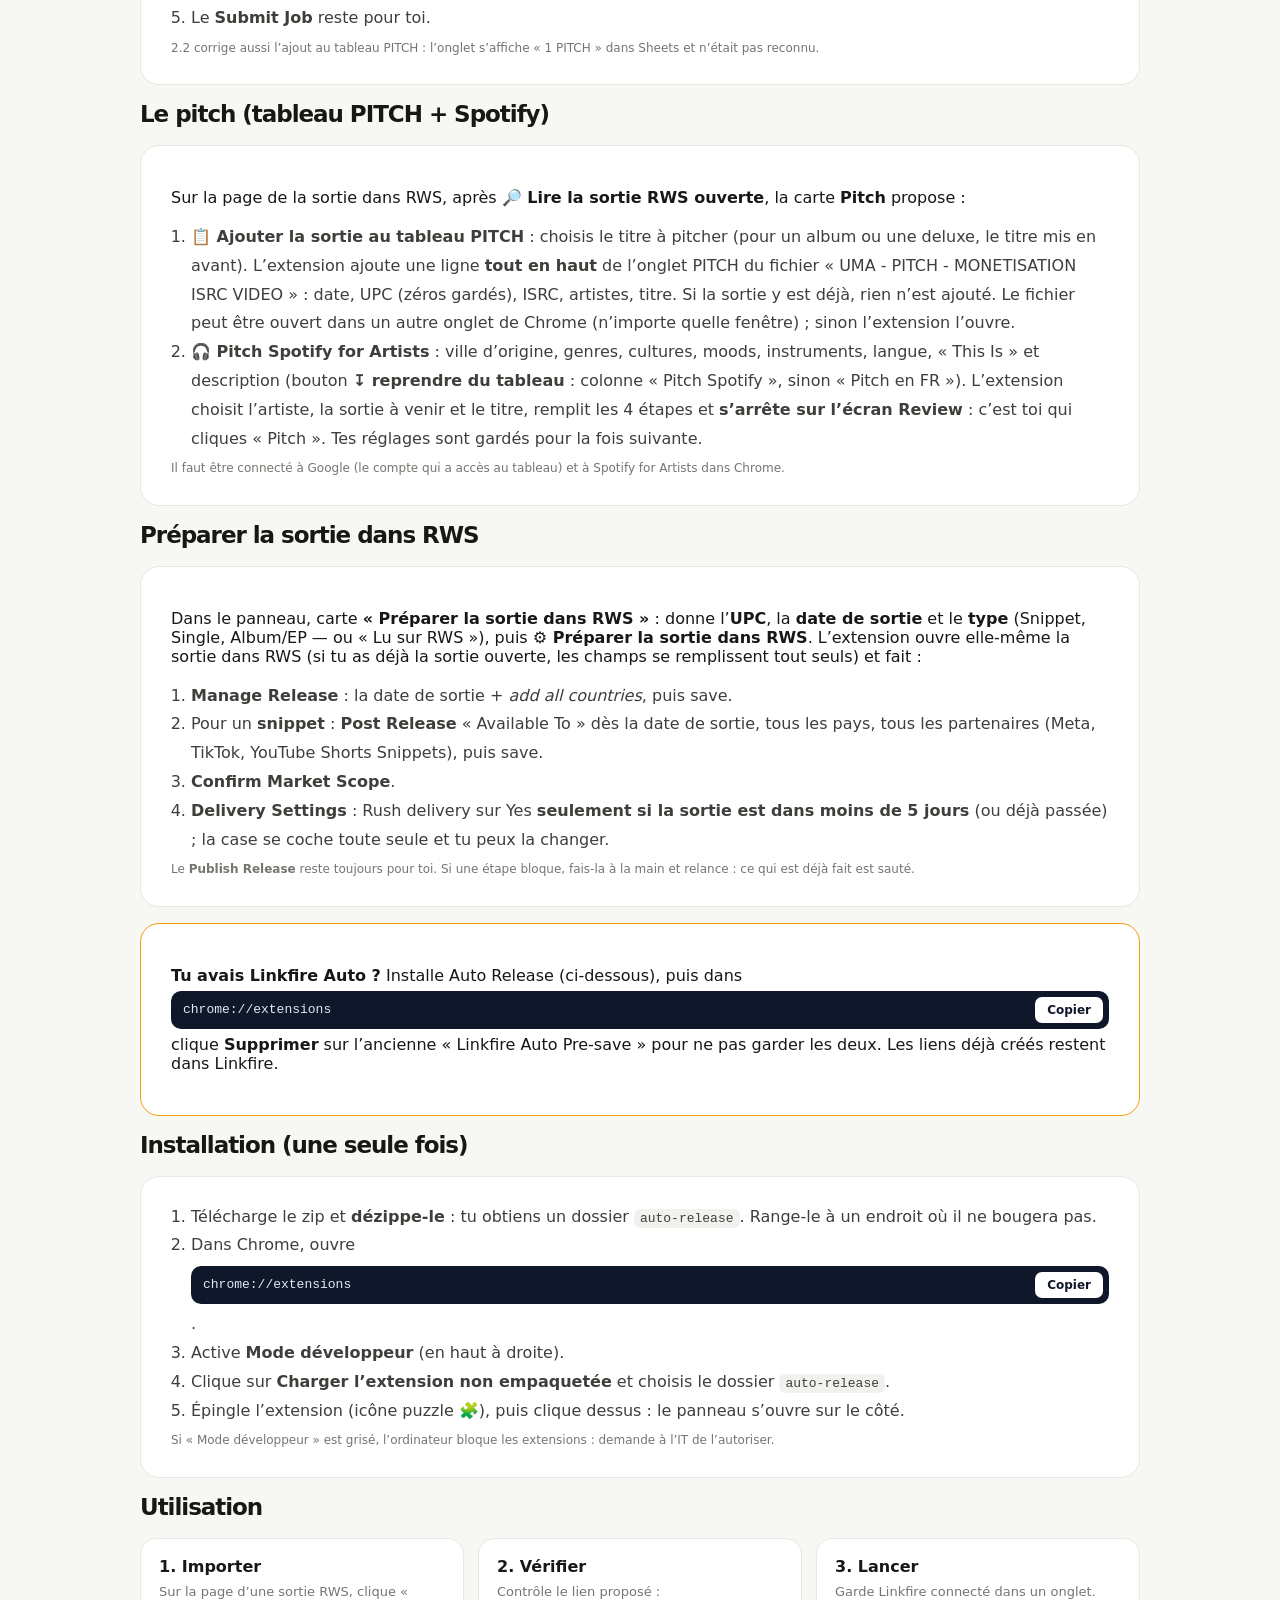
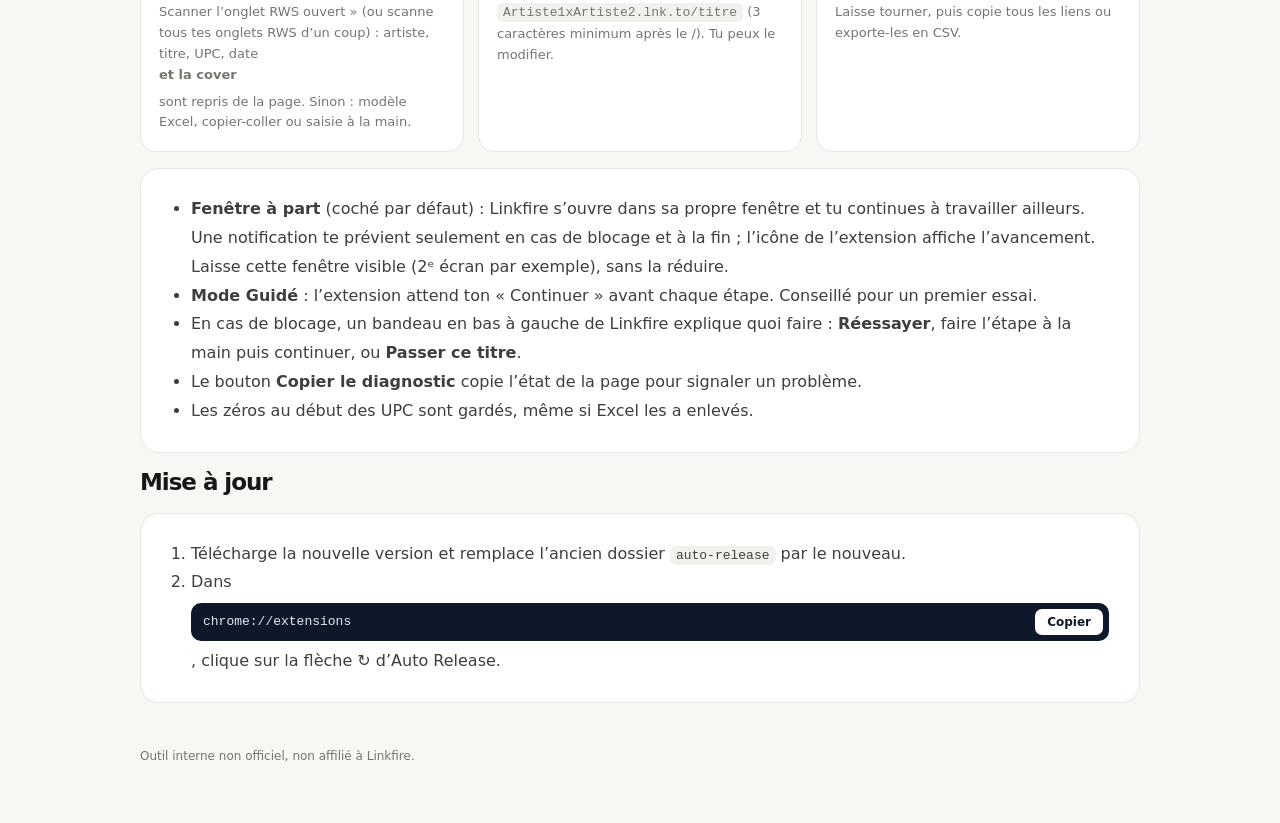
==== commit acae10e2: "Auto Release 2.8.0 : main levée RWS — surveillance des voyants en arrière-plan, notification « Je pu" ====
--- a/docs/index.html
+++ b/docs/index.html
@@ -59,8 +59,8 @@
       </div>
       <aside class="side">
         <div class="side-label">Version actuelle</div>
-        <div class="ver">2.7.0</div>
-        <a class="btn p" href="./downloads/Auto-Release-2.7.0.zip">Télécharger l’extension</a>
+        <div class="ver">2.8.0</div>
+        <a class="btn p" href="./downloads/Auto-Release-2.8.0.zip">Télécharger l’extension</a>
         <a class="btn s" href="./downloads/modele-mise-en-ligne.xlsx" download>Modèle Excel commun</a>
         <a class="btn" style="background:#fff;border:1px solid var(--line);color:var(--ink)" href="#tuto">▶ Voir le tuto vidéo (1 min)</a>
         <p class="note">À installer sur un ordinateur où Linkfire est déjà accessible et connecté dans Chrome.</p>
@@ -118,6 +118,7 @@
 
     <h2 id="expire">Nouveau dans la 2.4 : expirer une sortie</h2>
     <div class="card">
+      <p><b>👀 Main levée RWS (voyants)</b> : dans la carte RWS, choisis ce qui se passe quand Label Copy, Rights, Market Scope, Assets et Clearance sont tous verts : une <b>notification « Je publie ? »</b> (bouton « Publier maintenant ») ou <b>Publish cliqué tout seul</b>. La surveillance démarre après « Préparer » (ou avec « 👀 Surveiller l’onglet RWS ouvert »). Laisse Chrome et l’onglet RWS ouverts (2ᵉ écran par exemple) et le PC allumé ; le panneau peut être fermé. La page est rechargée toutes les 3 minutes, vérifiée chaque minute, et la publication n’a lieu que si tout est vert au moment du clic.</p>
       <p><b>ISRC vidéo (clip)</b> : dans la carte RWS, tape l’<b>ISRC de la vidéo</b> à la place de l’UPC (le type passe tout seul sur « ISRC vidéo ») et la date de sortie, puis <b>⚙️ Préparer</b>. L’extension ouvre la ressource dans le Resource Workspace, déplie <b>Manage Resource</b>, ajoute la date + tous les pays dans Release Date(s), enregistre, puis clique <b>Confirm Market Scope</b>. Le <b>Publish Resource</b> reste pour toi.</p>
       <p>Carte RWS → <b>⛔ Expirer la sortie</b> : avec l’UPC du champ ci-dessus et la date d’expiration (la veille par défaut), l’extension ouvre la sortie, déplie Manage Release, met la date d’expiration sur chaque ligne « Release Date(s) » (edit → Expiry Date → update) et enregistre. Deux clics pour confirmer. Le <b>Publish Release</b> reste pour toi.</p>
     </div>
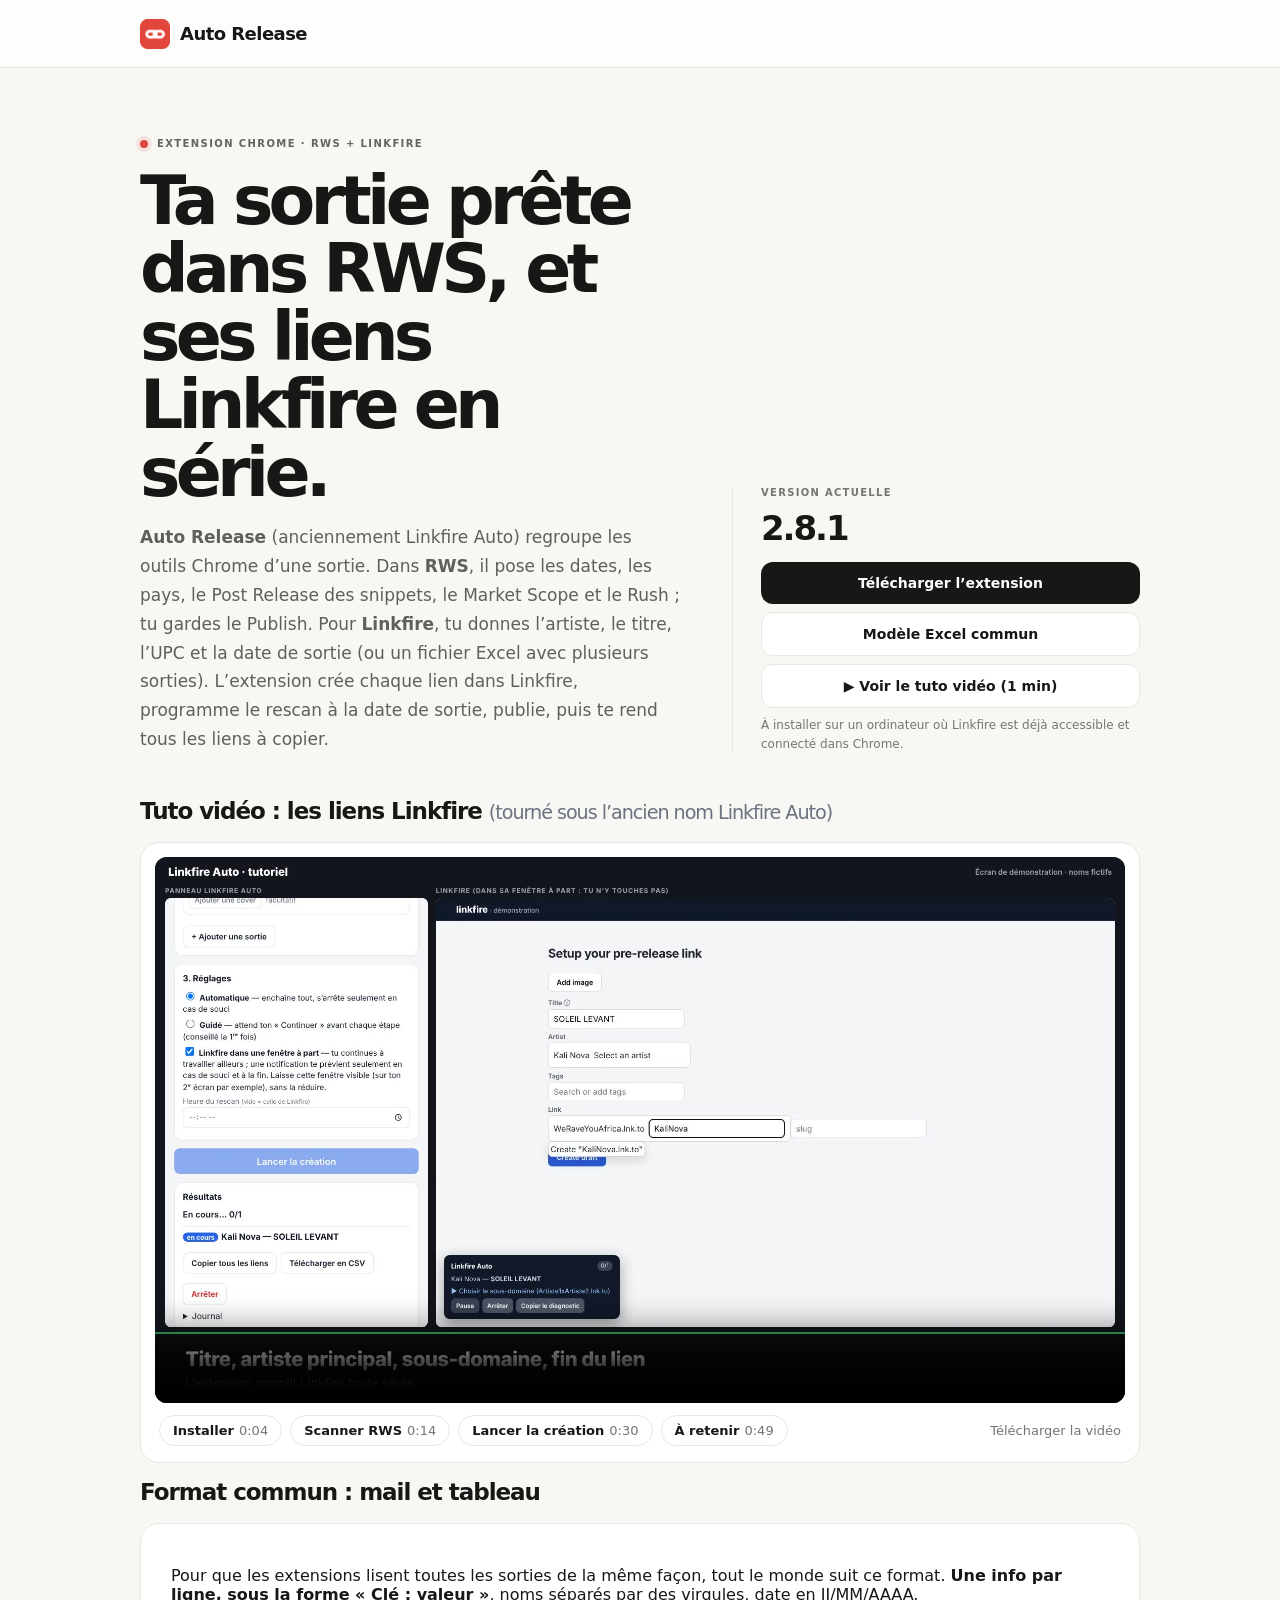
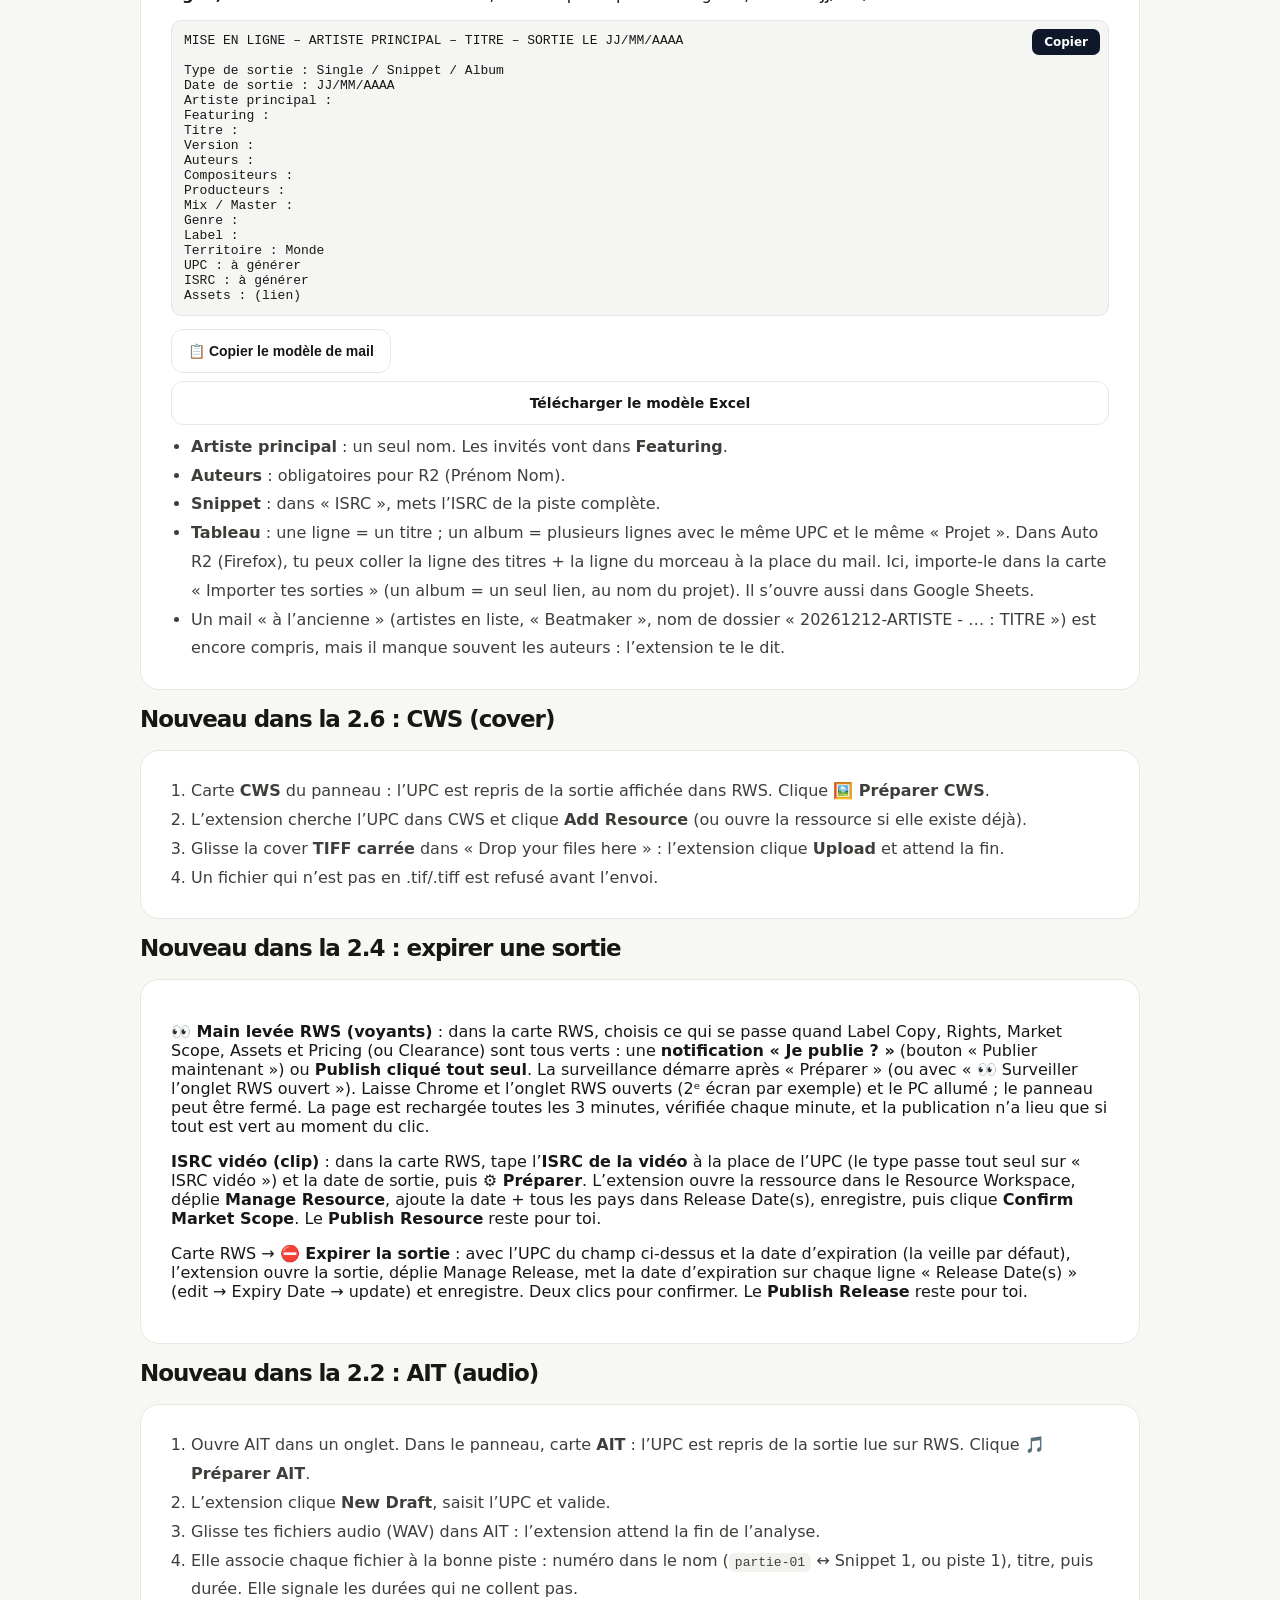
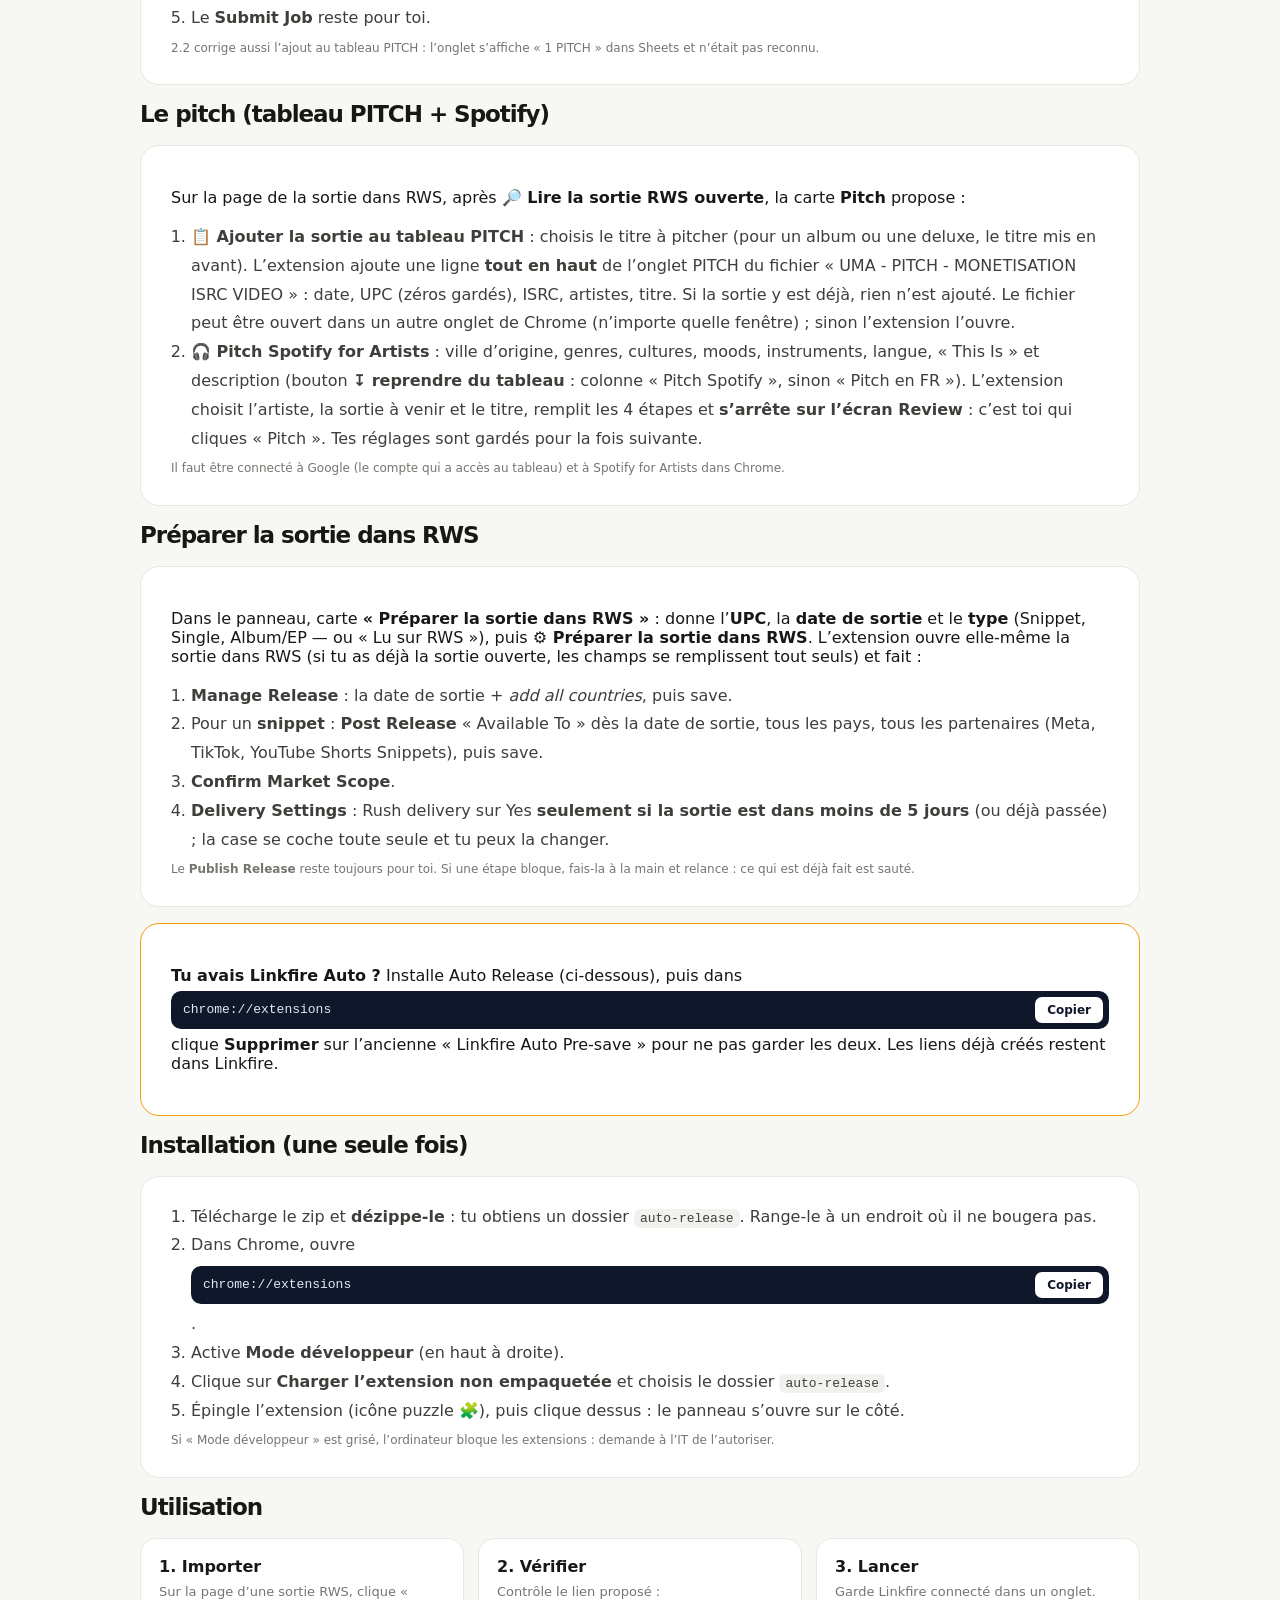
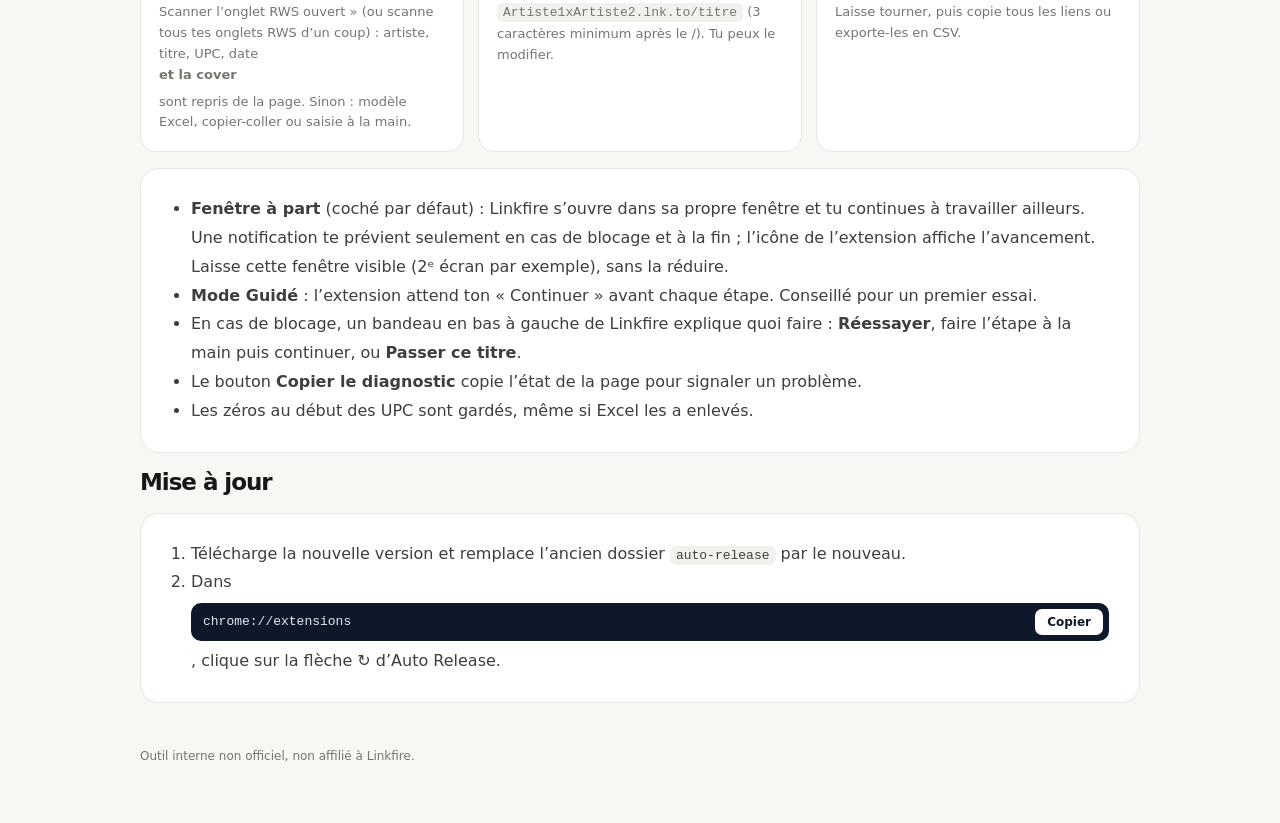
==== commit e45f803a: "Auto Release 2.8.1 : lecture des voyants RWS par les ronds de couleur (Label Copy, Rights, Market Sc" ====
--- a/docs/index.html
+++ b/docs/index.html
@@ -59,8 +59,8 @@
       </div>
       <aside class="side">
         <div class="side-label">Version actuelle</div>
-        <div class="ver">2.8.0</div>
-        <a class="btn p" href="./downloads/Auto-Release-2.8.0.zip">Télécharger l’extension</a>
+        <div class="ver">2.8.1</div>
+        <a class="btn p" href="./downloads/Auto-Release-2.8.1.zip">Télécharger l’extension</a>
         <a class="btn s" href="./downloads/modele-mise-en-ligne.xlsx" download>Modèle Excel commun</a>
         <a class="btn" style="background:#fff;border:1px solid var(--line);color:var(--ink)" href="#tuto">▶ Voir le tuto vidéo (1 min)</a>
         <p class="note">À installer sur un ordinateur où Linkfire est déjà accessible et connecté dans Chrome.</p>
@@ -118,7 +118,7 @@
 
     <h2 id="expire">Nouveau dans la 2.4 : expirer une sortie</h2>
     <div class="card">
-      <p><b>👀 Main levée RWS (voyants)</b> : dans la carte RWS, choisis ce qui se passe quand Label Copy, Rights, Market Scope, Assets et Clearance sont tous verts : une <b>notification « Je publie ? »</b> (bouton « Publier maintenant ») ou <b>Publish cliqué tout seul</b>. La surveillance démarre après « Préparer » (ou avec « 👀 Surveiller l’onglet RWS ouvert »). Laisse Chrome et l’onglet RWS ouverts (2ᵉ écran par exemple) et le PC allumé ; le panneau peut être fermé. La page est rechargée toutes les 3 minutes, vérifiée chaque minute, et la publication n’a lieu que si tout est vert au moment du clic.</p>
+      <p><b>👀 Main levée RWS (voyants)</b> : dans la carte RWS, choisis ce qui se passe quand Label Copy, Rights, Market Scope, Assets et Pricing (ou Clearance) sont tous verts : une <b>notification « Je publie ? »</b> (bouton « Publier maintenant ») ou <b>Publish cliqué tout seul</b>. La surveillance démarre après « Préparer » (ou avec « 👀 Surveiller l’onglet RWS ouvert »). Laisse Chrome et l’onglet RWS ouverts (2ᵉ écran par exemple) et le PC allumé ; le panneau peut être fermé. La page est rechargée toutes les 3 minutes, vérifiée chaque minute, et la publication n’a lieu que si tout est vert au moment du clic.</p>
       <p><b>ISRC vidéo (clip)</b> : dans la carte RWS, tape l’<b>ISRC de la vidéo</b> à la place de l’UPC (le type passe tout seul sur « ISRC vidéo ») et la date de sortie, puis <b>⚙️ Préparer</b>. L’extension ouvre la ressource dans le Resource Workspace, déplie <b>Manage Resource</b>, ajoute la date + tous les pays dans Release Date(s), enregistre, puis clique <b>Confirm Market Scope</b>. Le <b>Publish Resource</b> reste pour toi.</p>
       <p>Carte RWS → <b>⛔ Expirer la sortie</b> : avec l’UPC du champ ci-dessus et la date d’expiration (la veille par défaut), l’extension ouvre la sortie, déplie Manage Release, met la date d’expiration sur chaque ligne « Release Date(s) » (edit → Expiry Date → update) et enregistre. Deux clics pour confirmer. Le <b>Publish Release</b> reste pour toi.</p>
     </div>
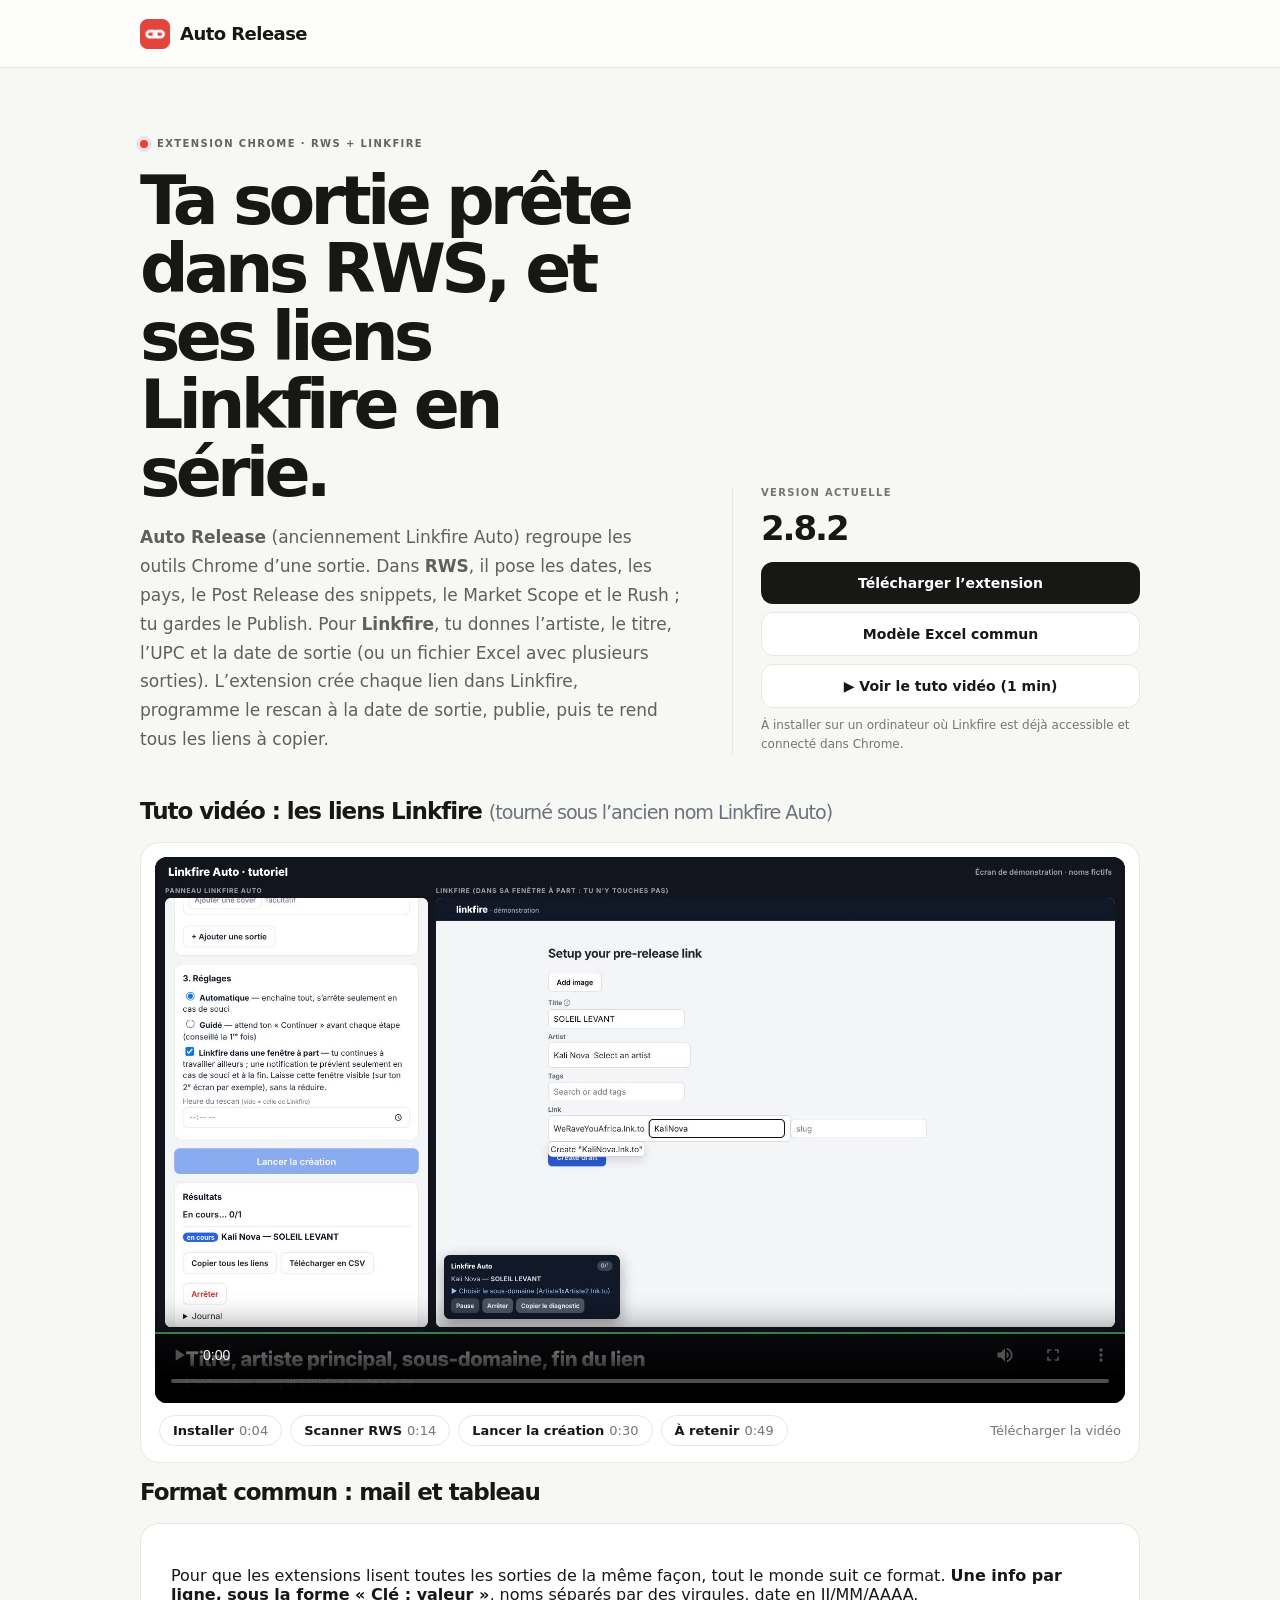
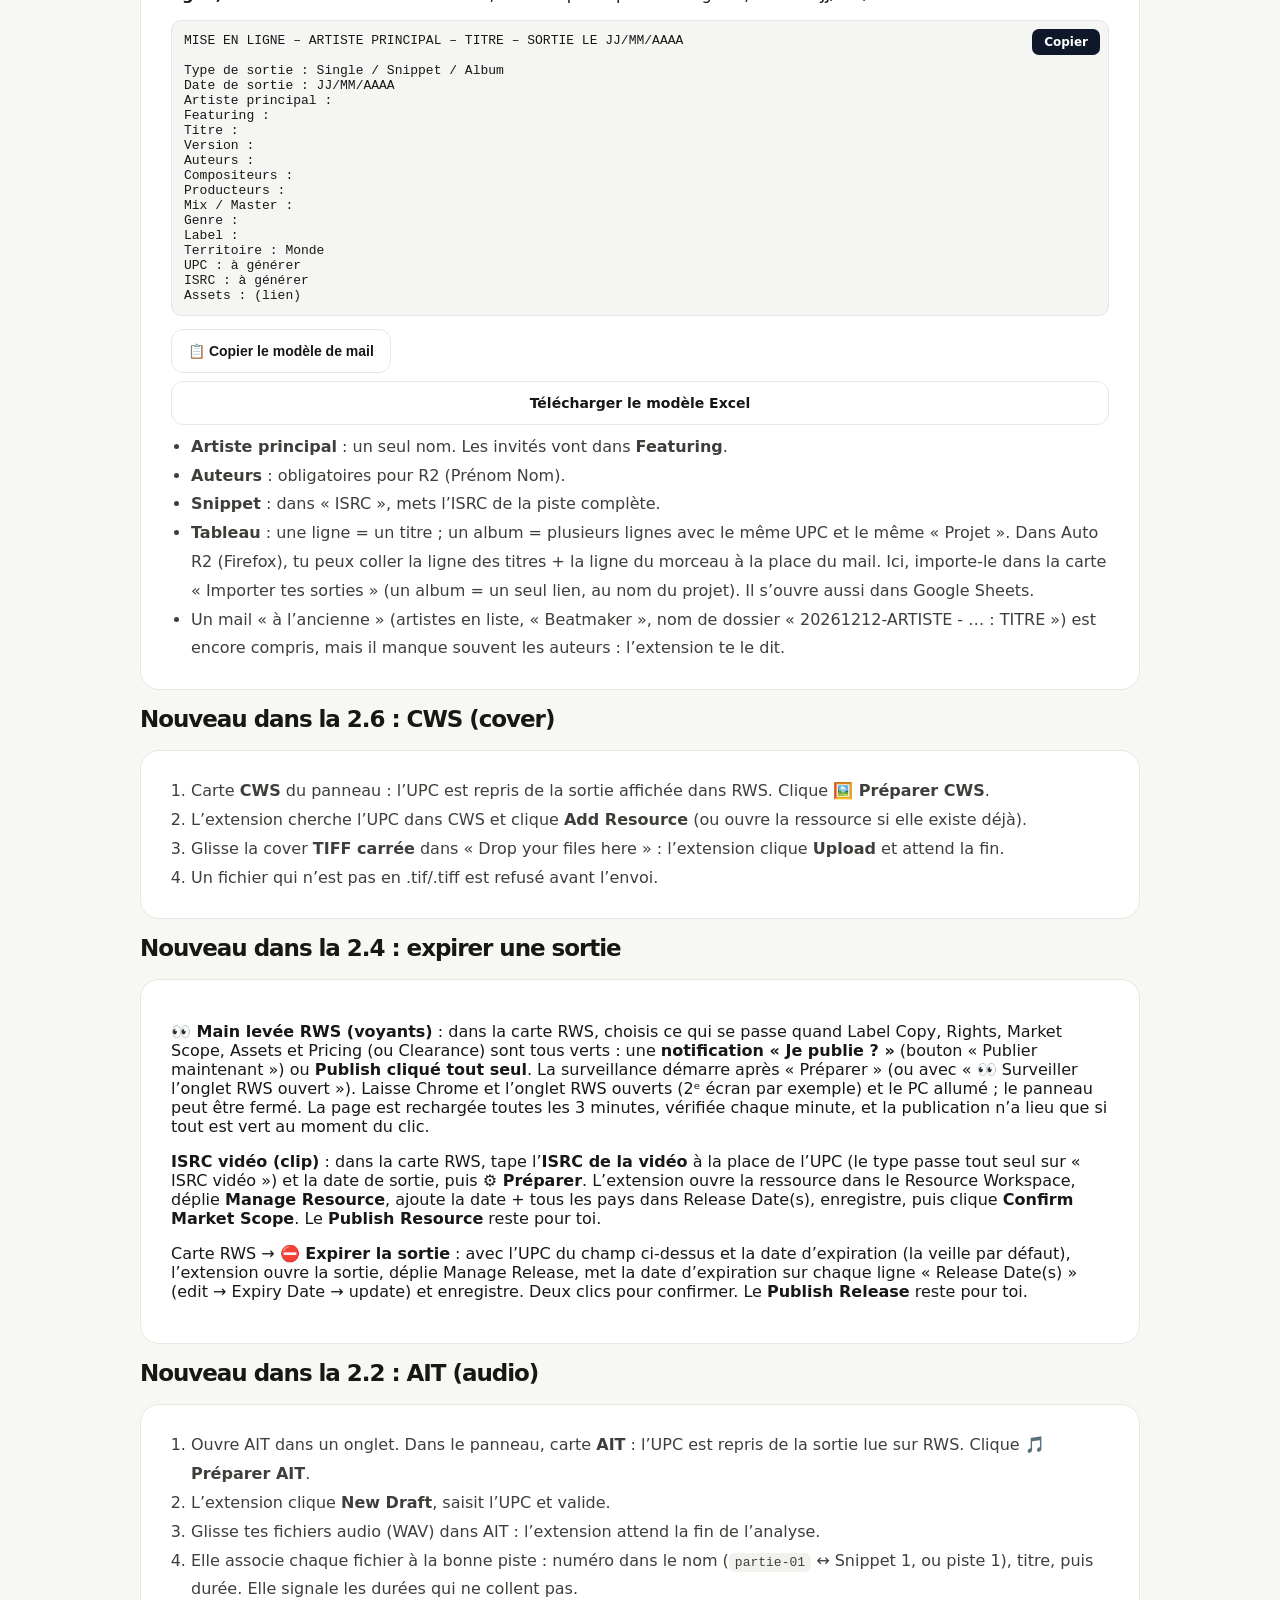
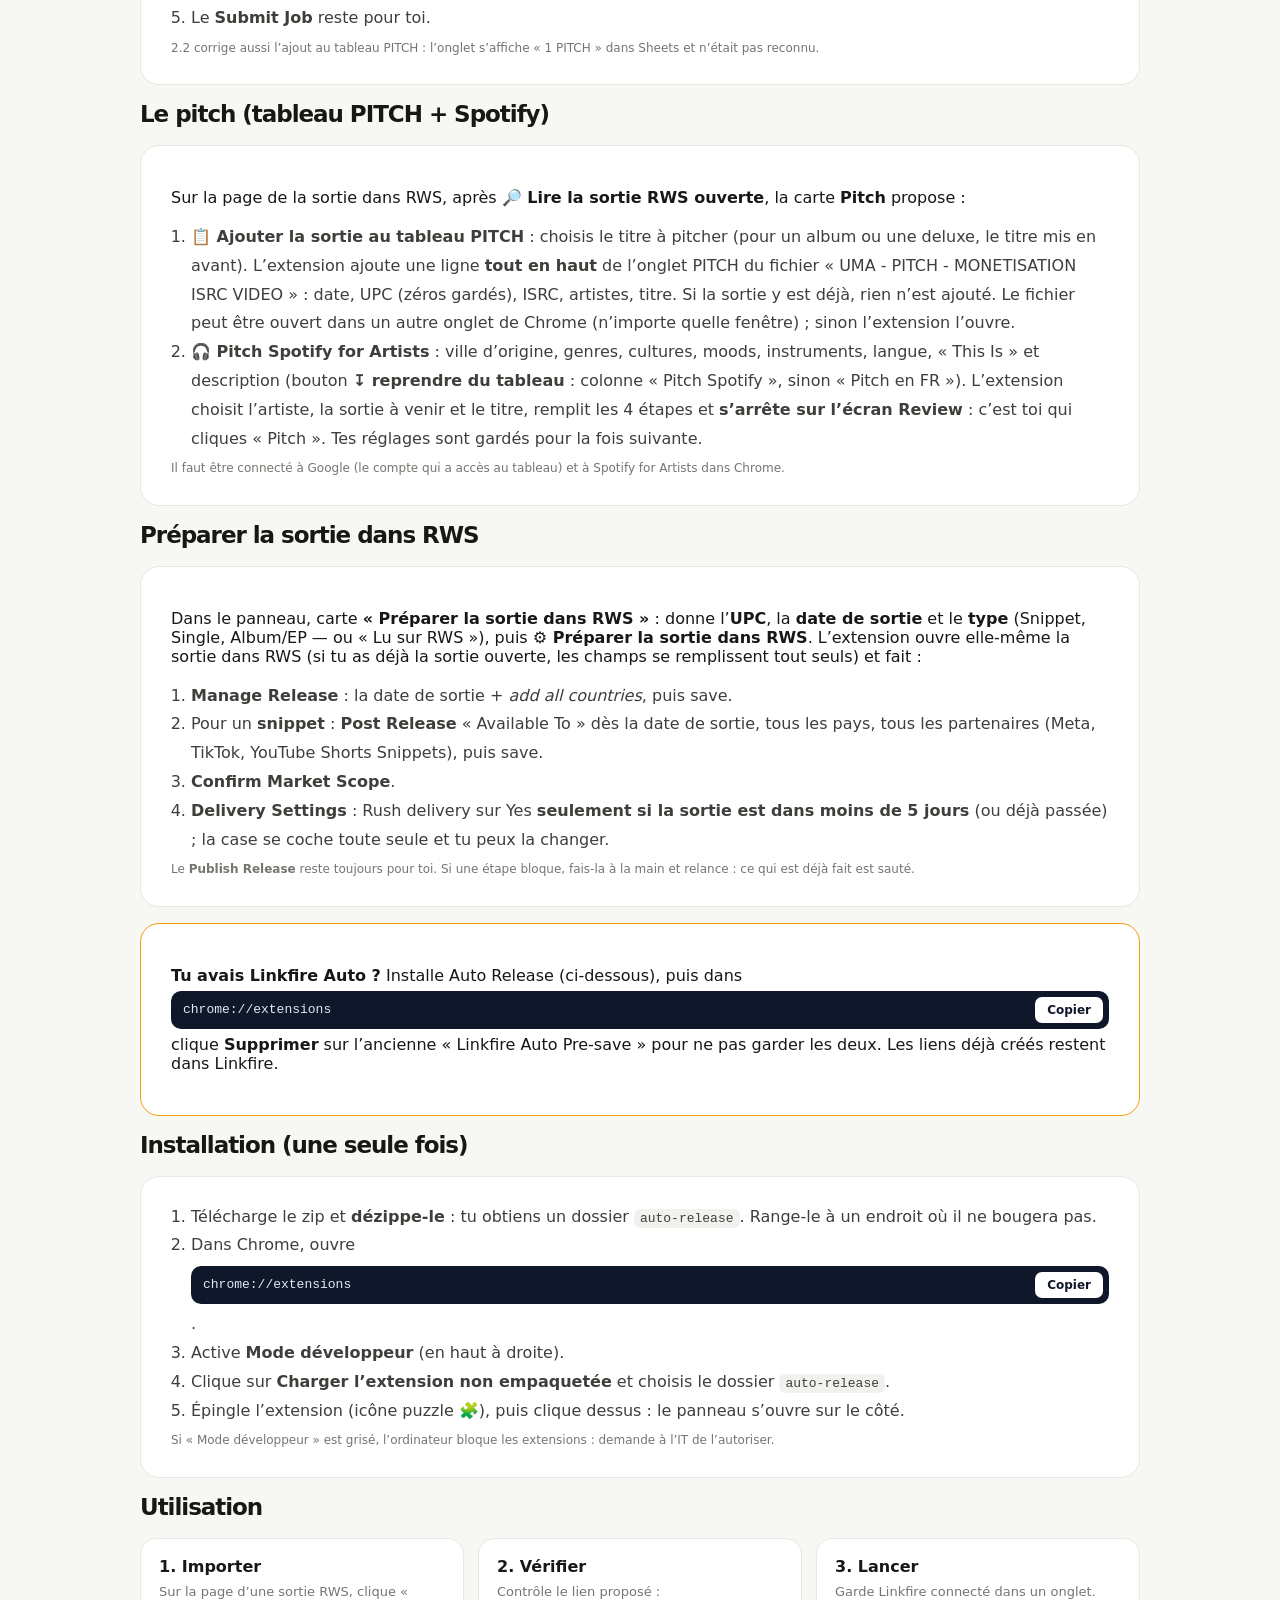
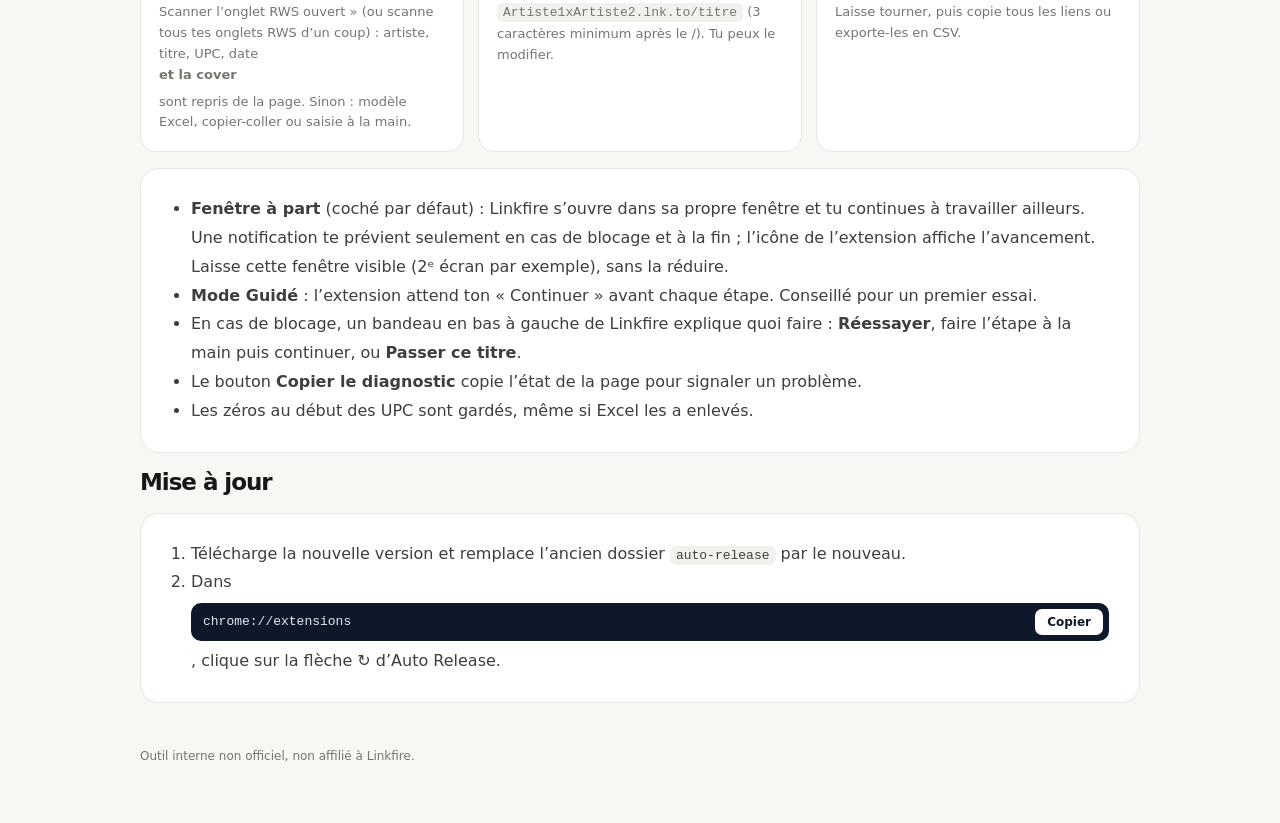
==== commit e5e986a3: "Auto Release 2.8.2 : voyants RWS lus partout dans l'en-tête (ronds par forme et par ligne, images, c" ====
--- a/docs/index.html
+++ b/docs/index.html
@@ -59,8 +59,8 @@
       </div>
       <aside class="side">
         <div class="side-label">Version actuelle</div>
-        <div class="ver">2.8.1</div>
-        <a class="btn p" href="./downloads/Auto-Release-2.8.1.zip">Télécharger l’extension</a>
+        <div class="ver">2.8.2</div>
+        <a class="btn p" href="./downloads/Auto-Release-2.8.2.zip">Télécharger l’extension</a>
         <a class="btn s" href="./downloads/modele-mise-en-ligne.xlsx" download>Modèle Excel commun</a>
         <a class="btn" style="background:#fff;border:1px solid var(--line);color:var(--ink)" href="#tuto">▶ Voir le tuto vidéo (1 min)</a>
         <p class="note">À installer sur un ordinateur où Linkfire est déjà accessible et connecté dans Chrome.</p>
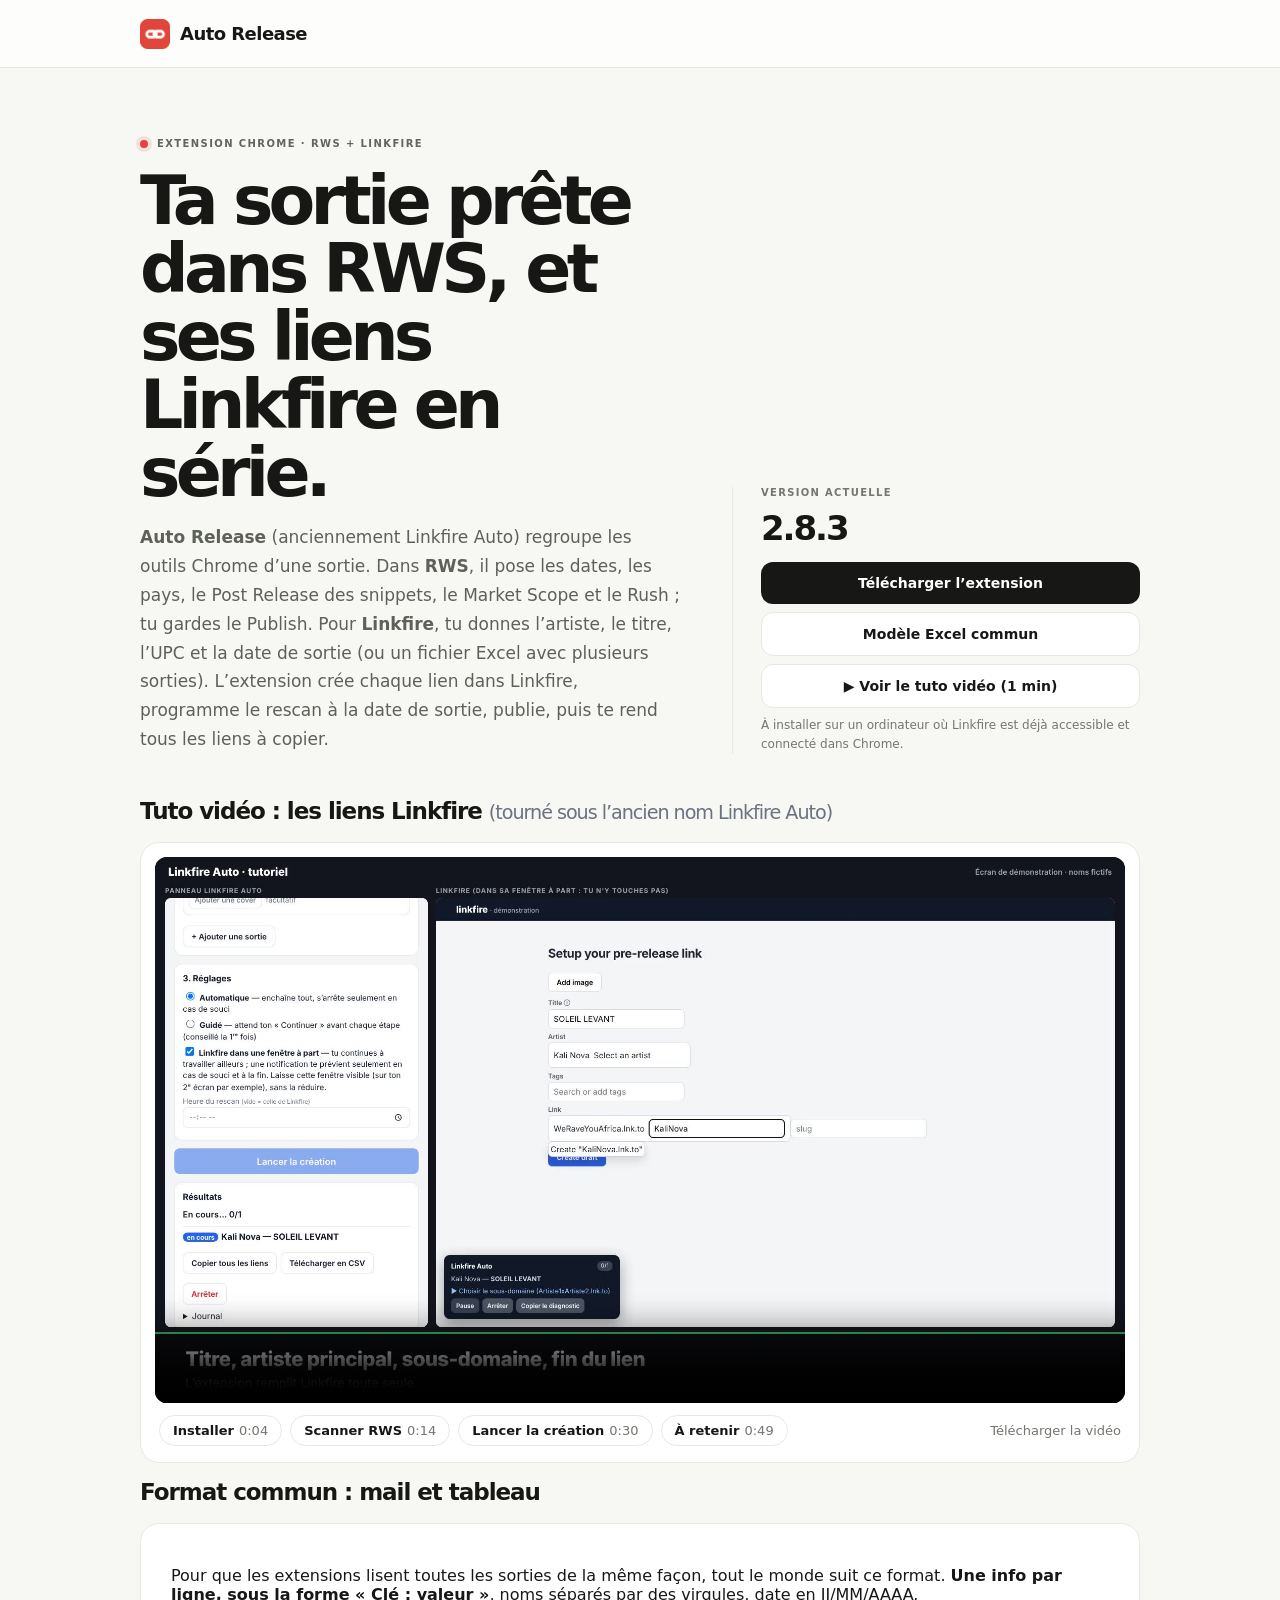
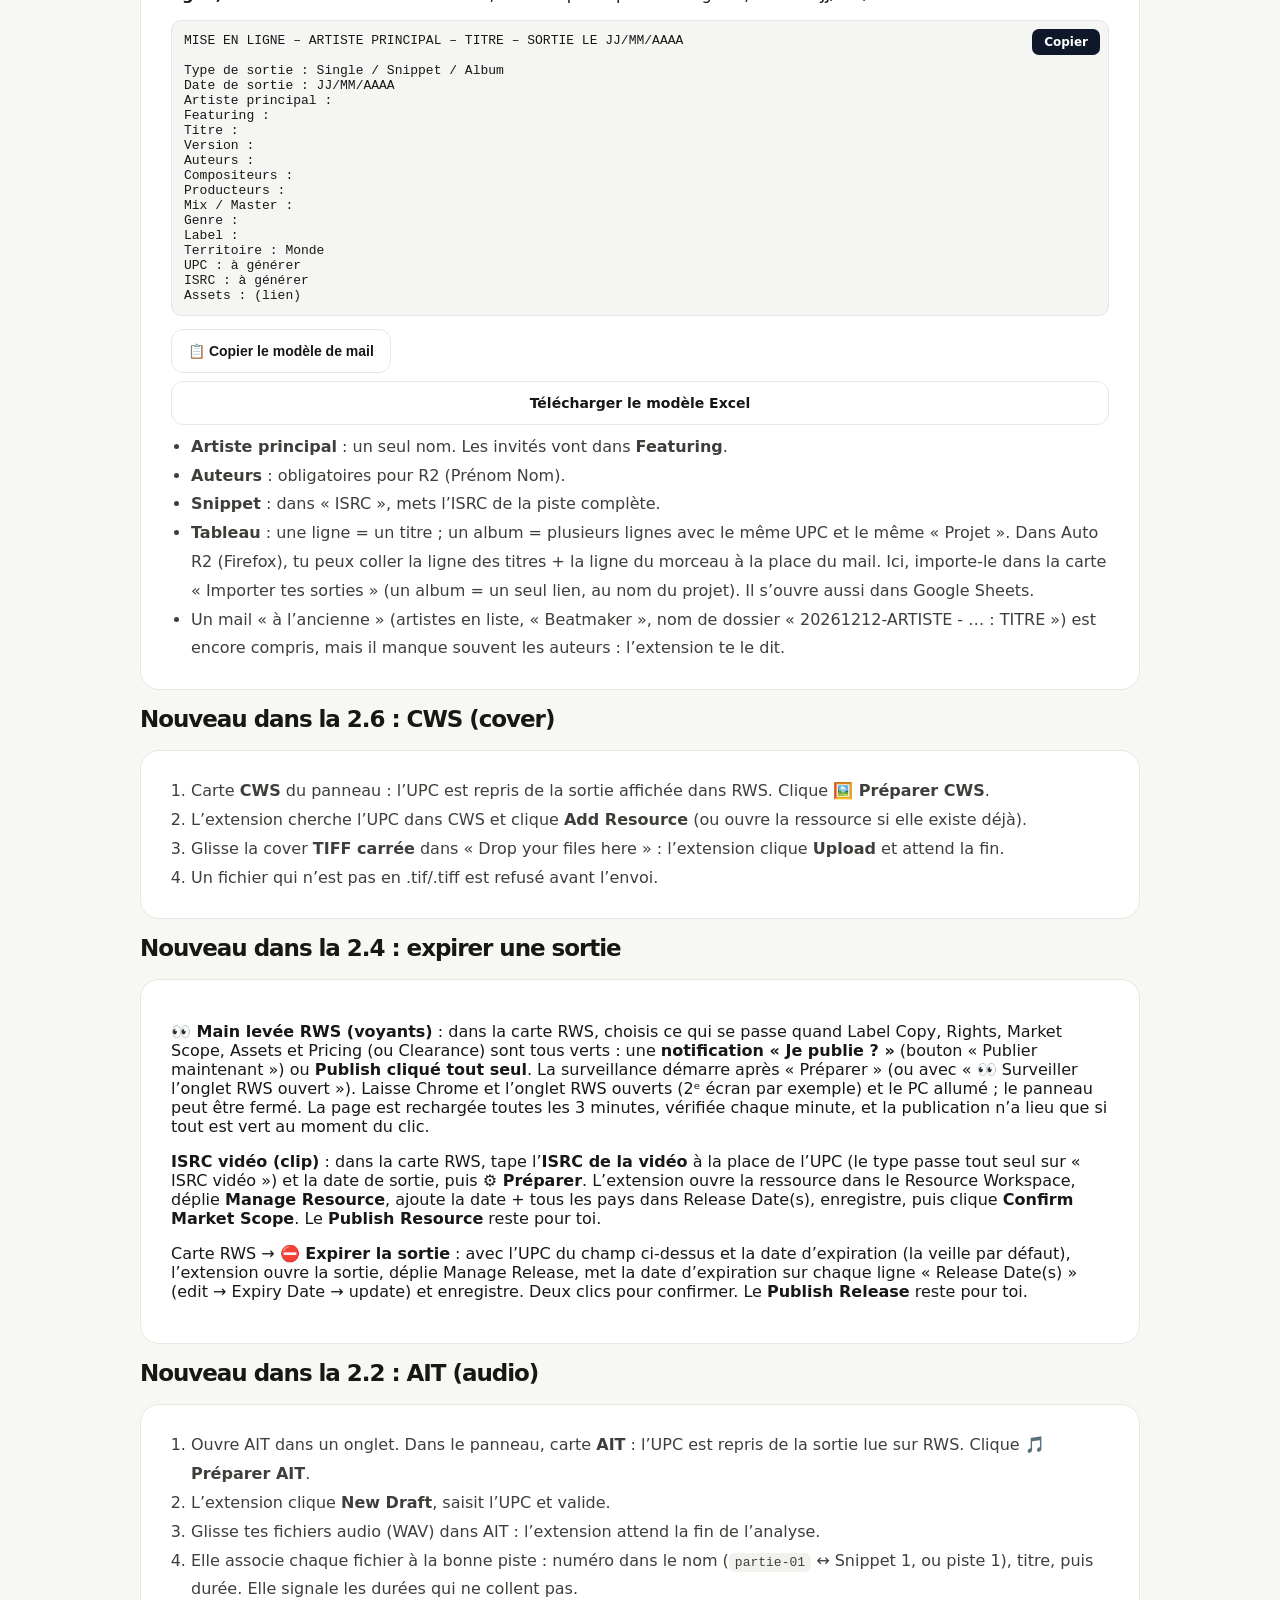
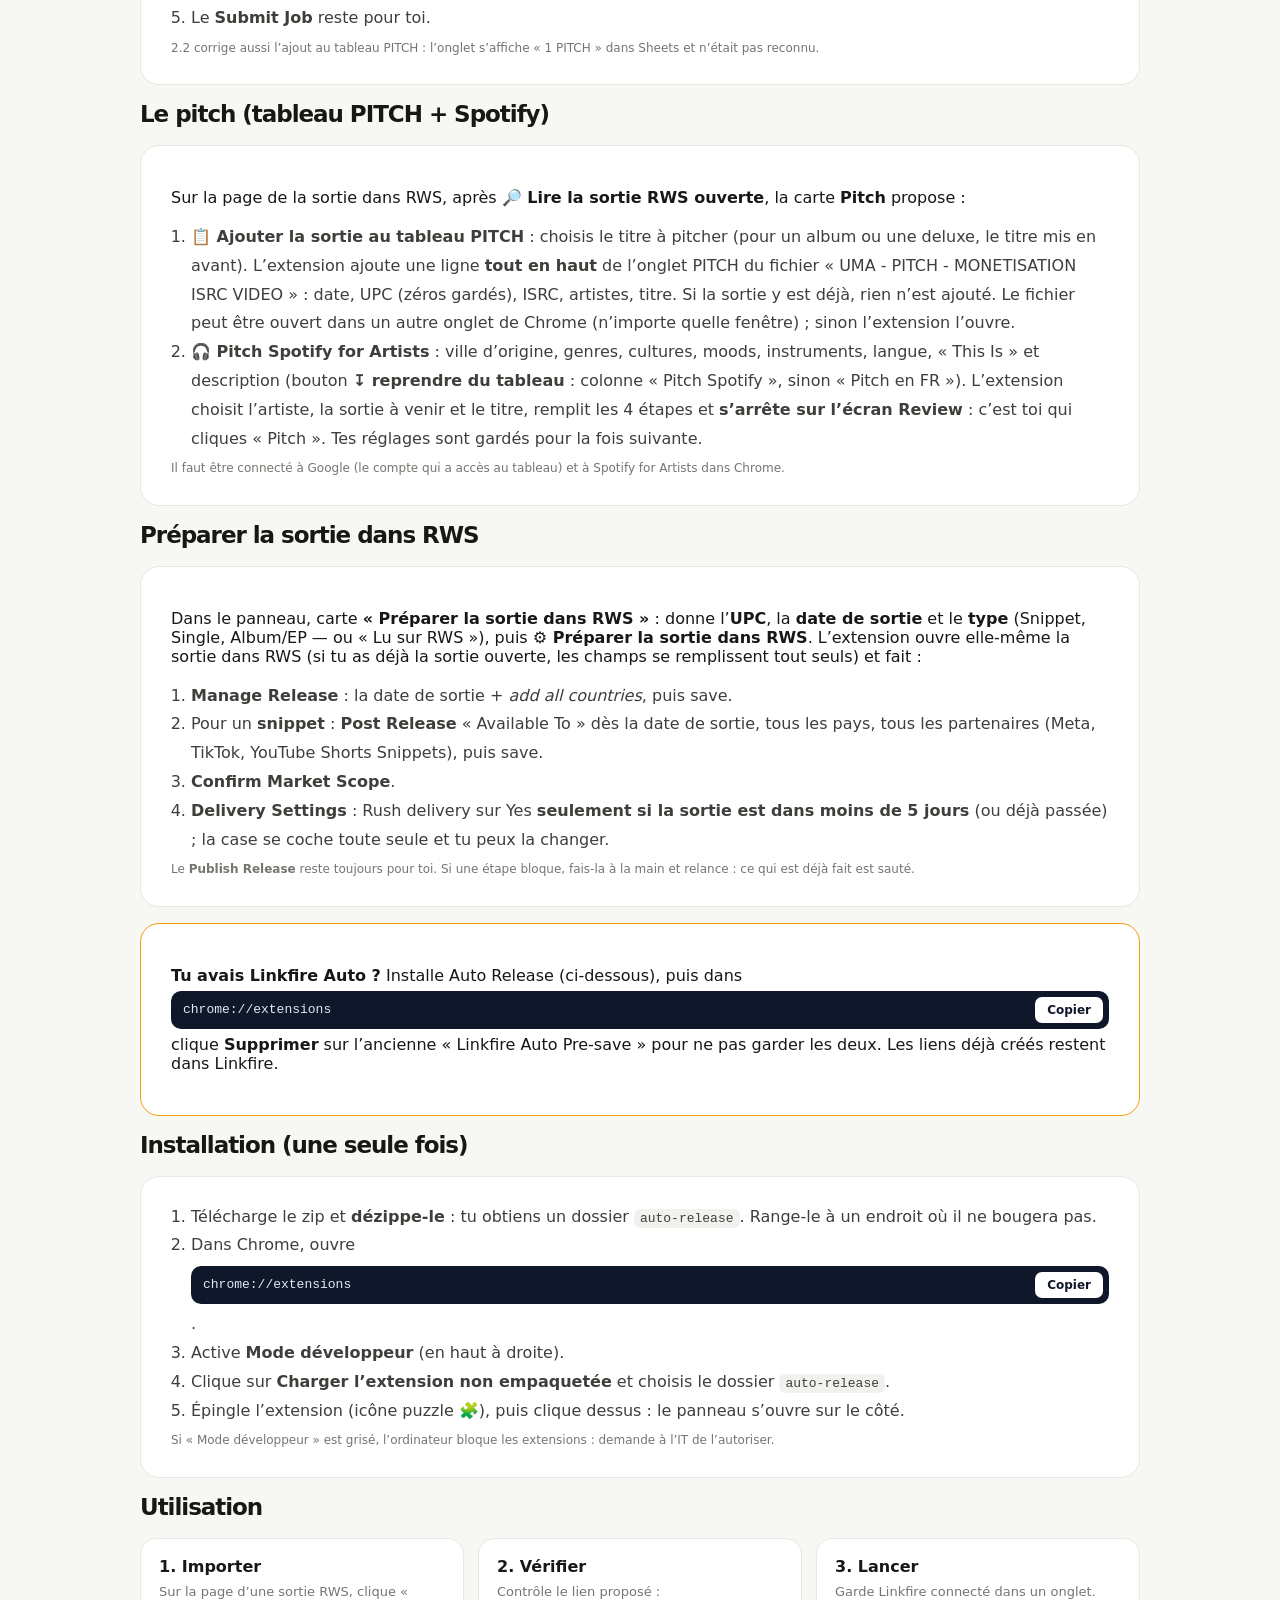
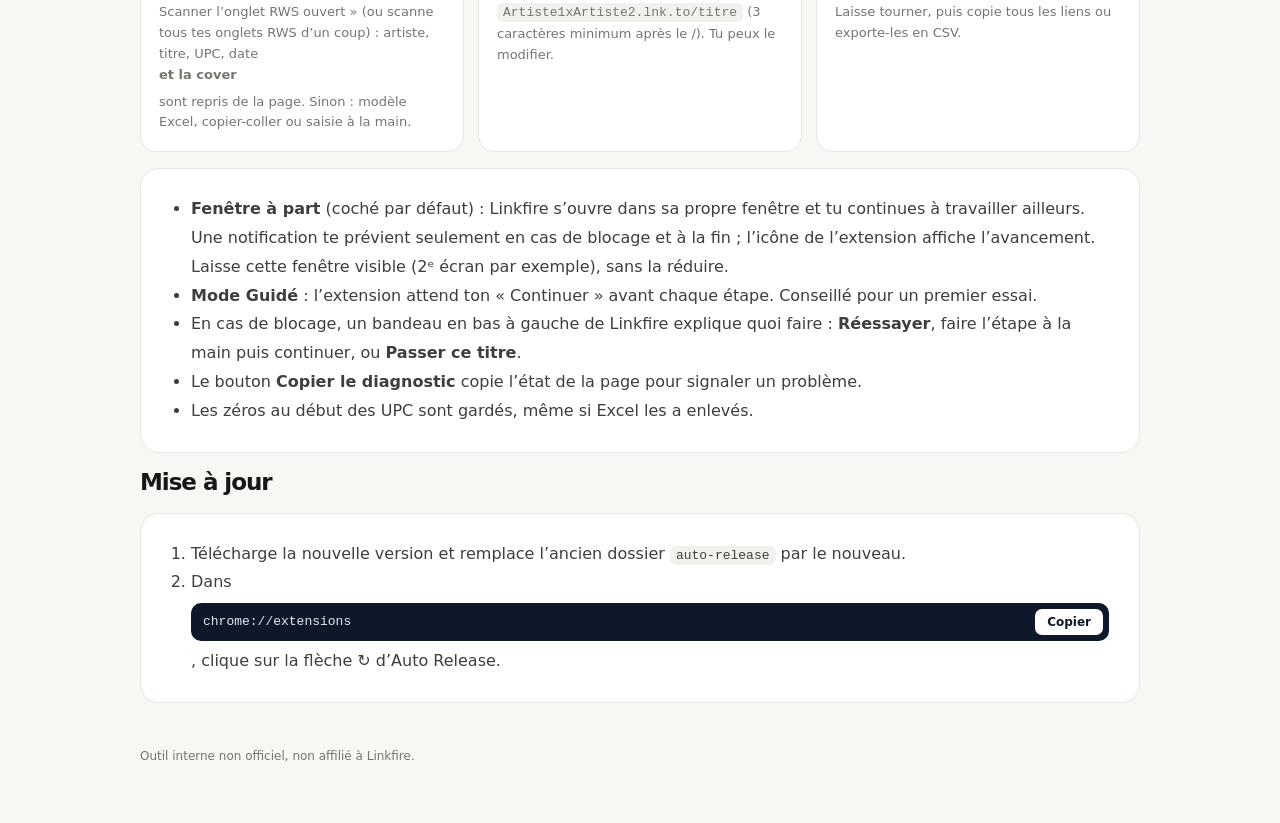
==== commit 91e465c3: "Auto Release 2.8.3 : voyants RWS lus sur la vraie structure (td.release-milestone, div.done) et stat" ====
--- a/docs/index.html
+++ b/docs/index.html
@@ -59,8 +59,8 @@
       </div>
       <aside class="side">
         <div class="side-label">Version actuelle</div>
-        <div class="ver">2.8.2</div>
-        <a class="btn p" href="./downloads/Auto-Release-2.8.2.zip">Télécharger l’extension</a>
+        <div class="ver">2.8.3</div>
+        <a class="btn p" href="./downloads/Auto-Release-2.8.3.zip">Télécharger l’extension</a>
         <a class="btn s" href="./downloads/modele-mise-en-ligne.xlsx" download>Modèle Excel commun</a>
         <a class="btn" style="background:#fff;border:1px solid var(--line);color:var(--ink)" href="#tuto">▶ Voir le tuto vidéo (1 min)</a>
         <p class="note">À installer sur un ordinateur où Linkfire est déjà accessible et connecté dans Chrome.</p>
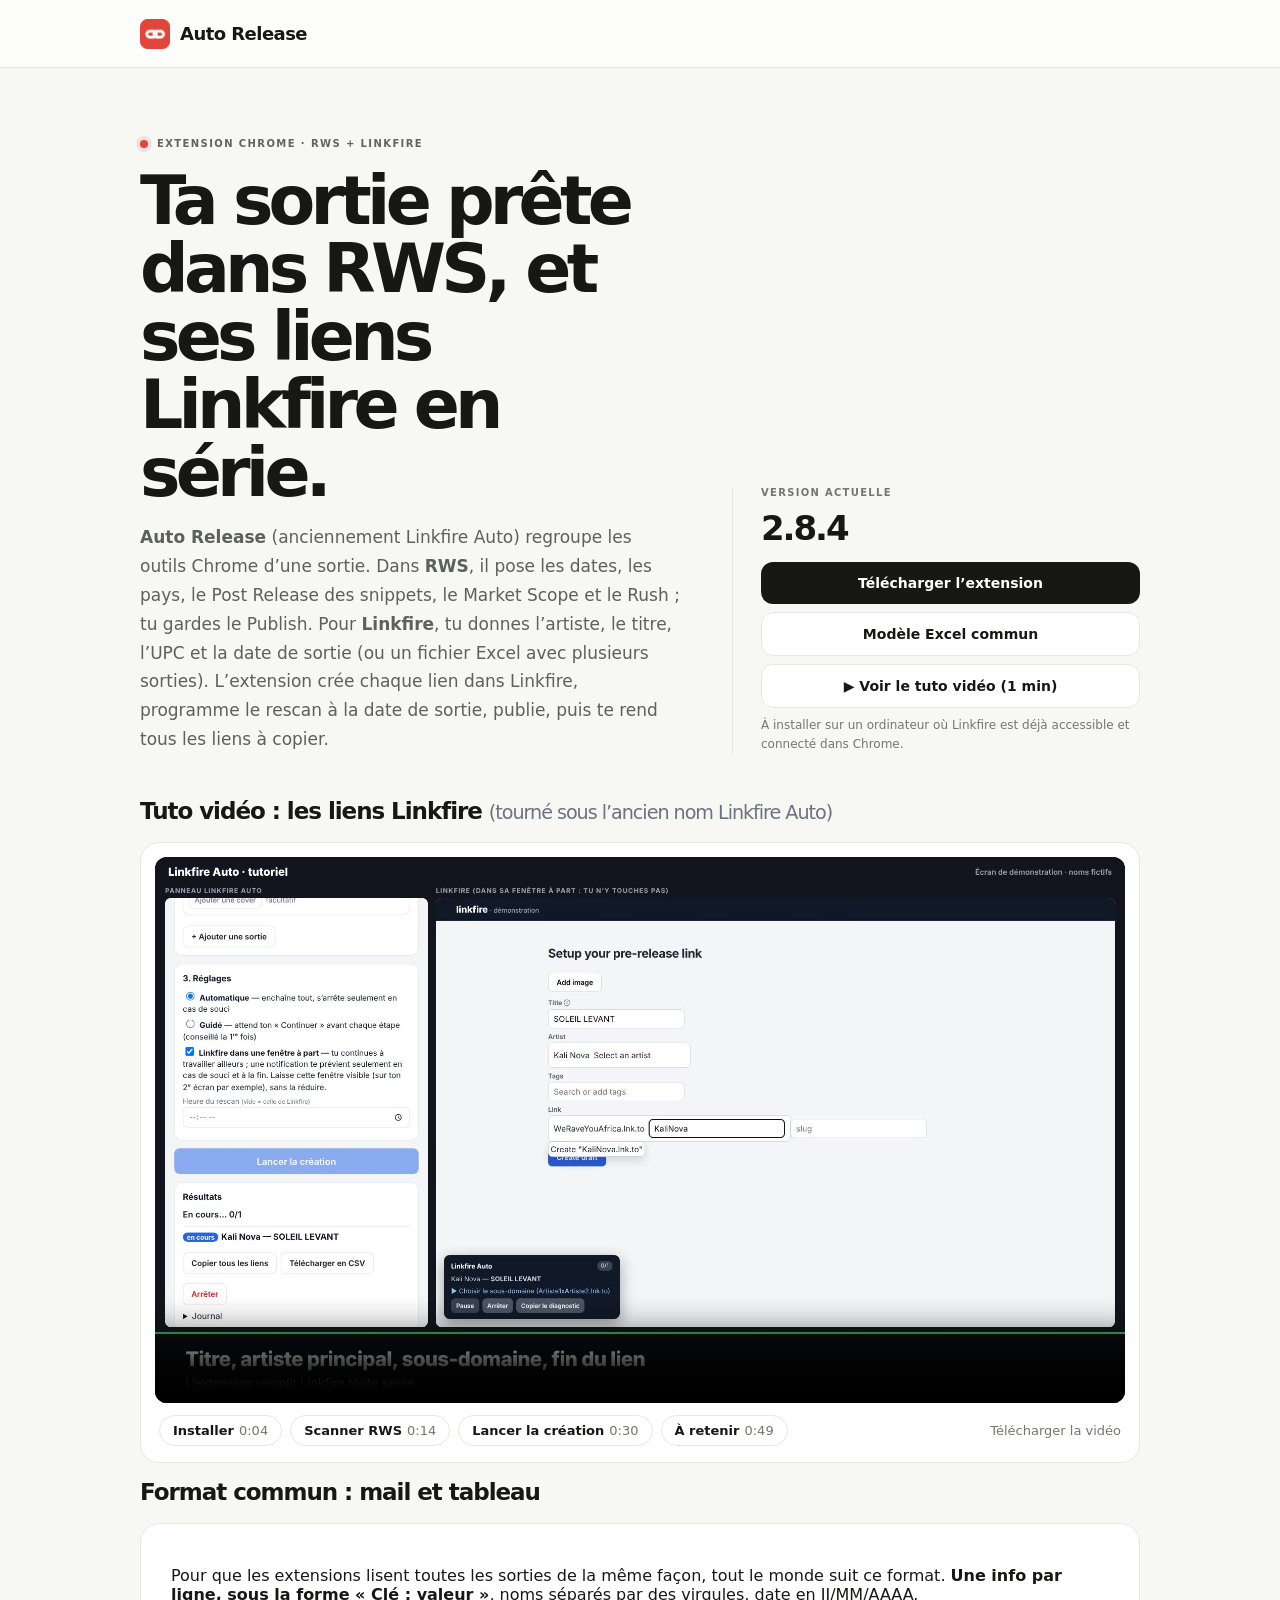
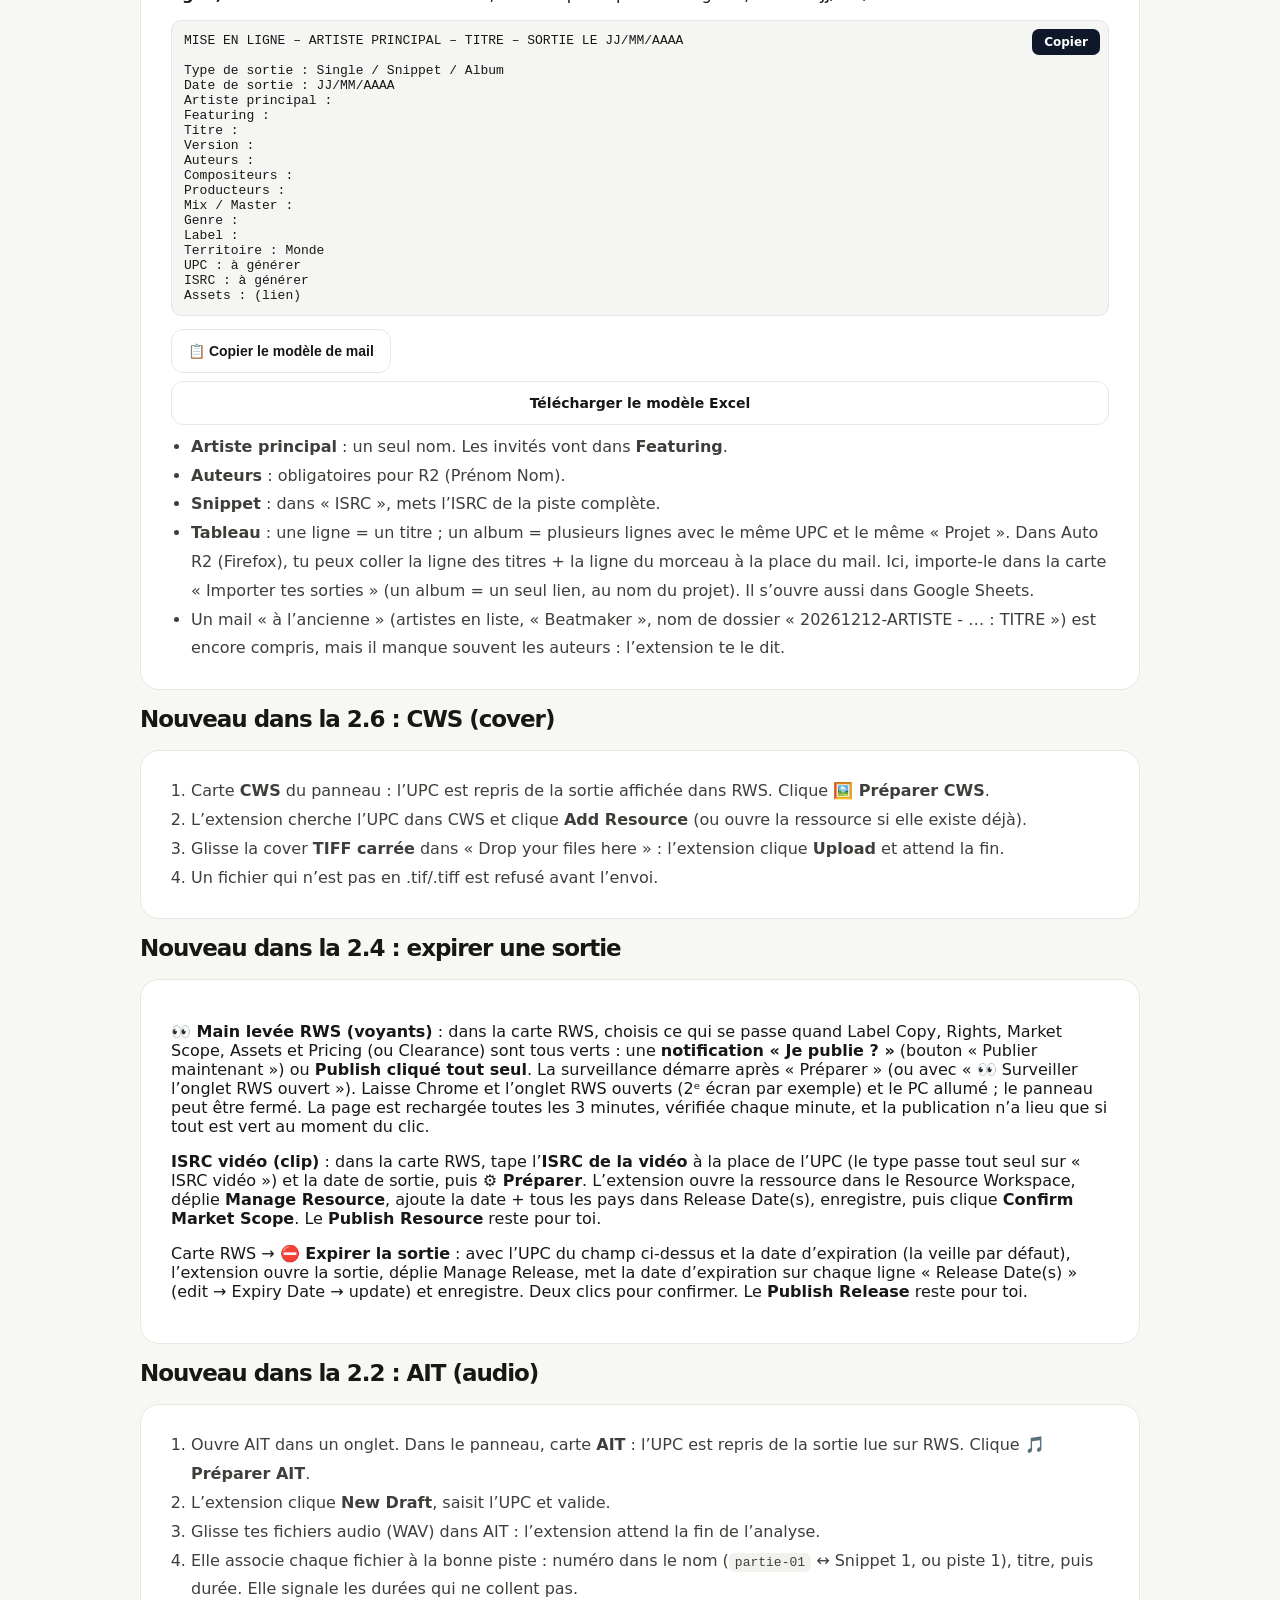
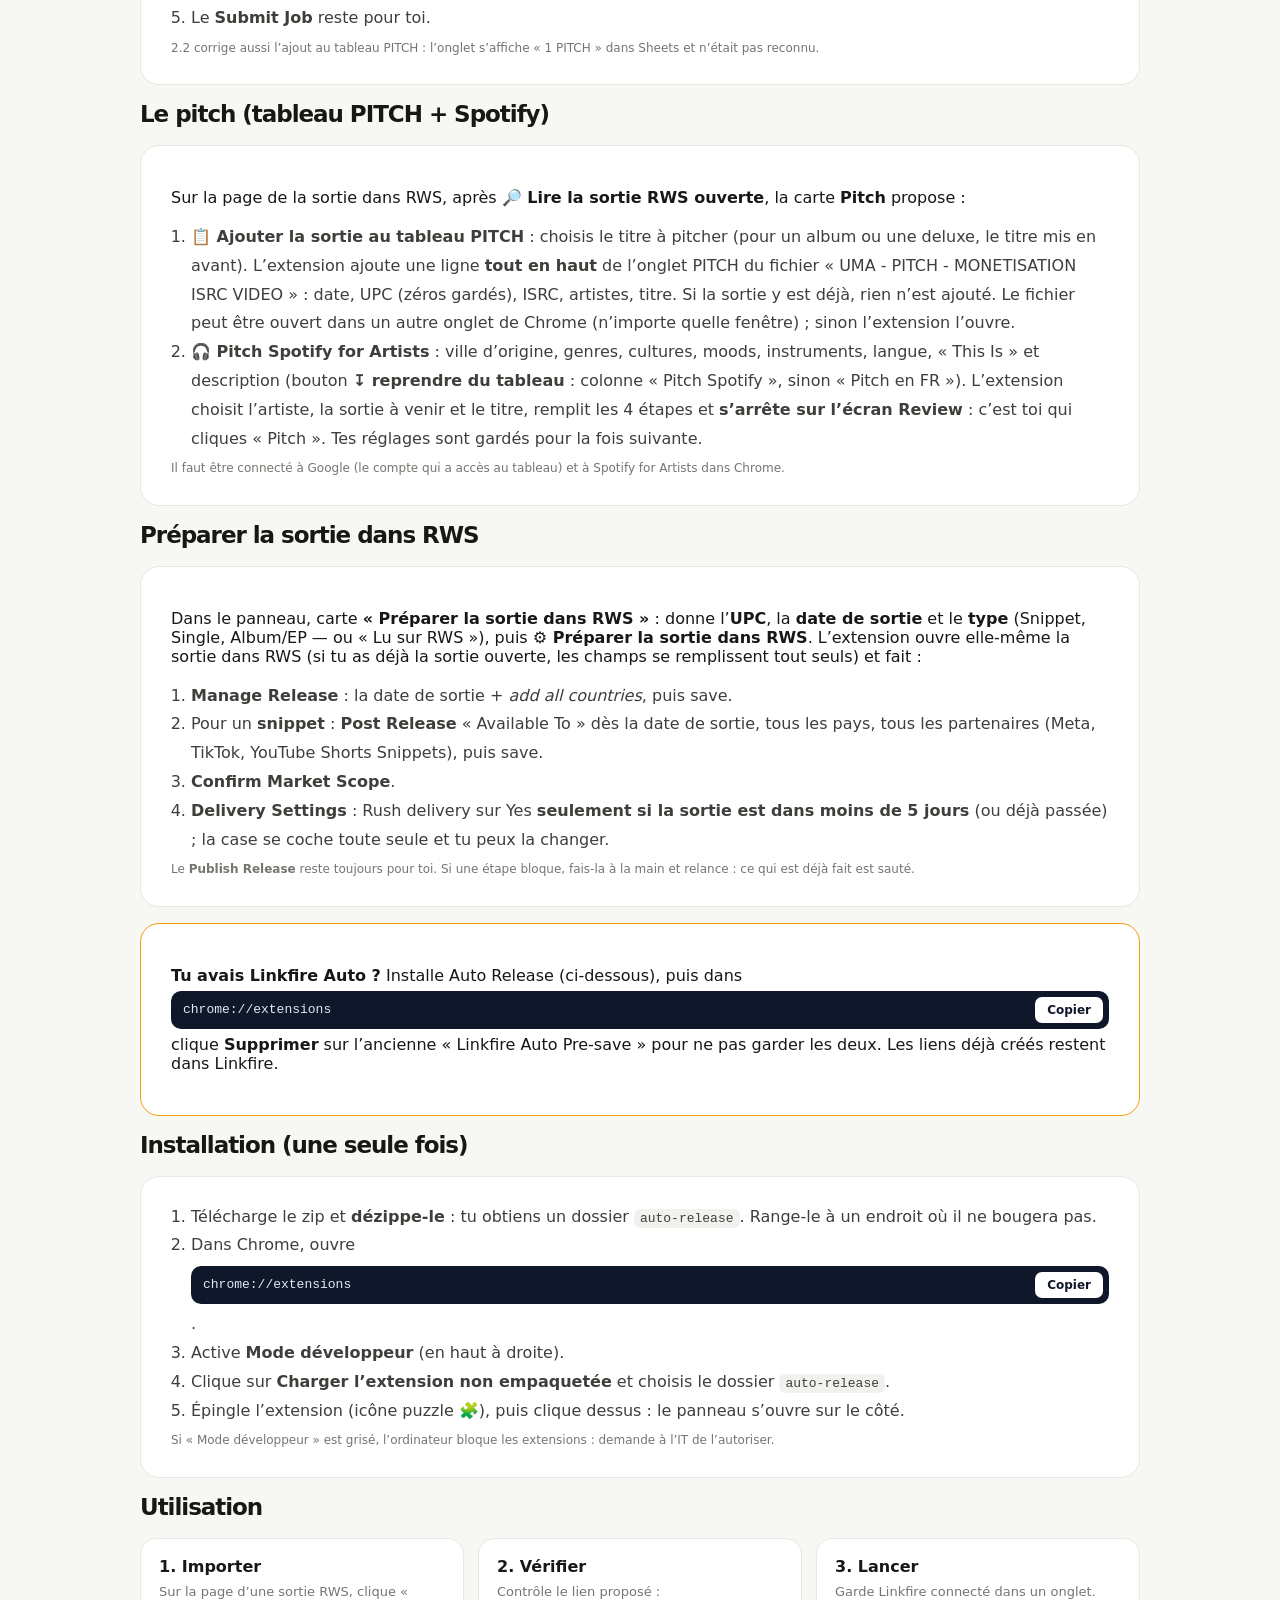
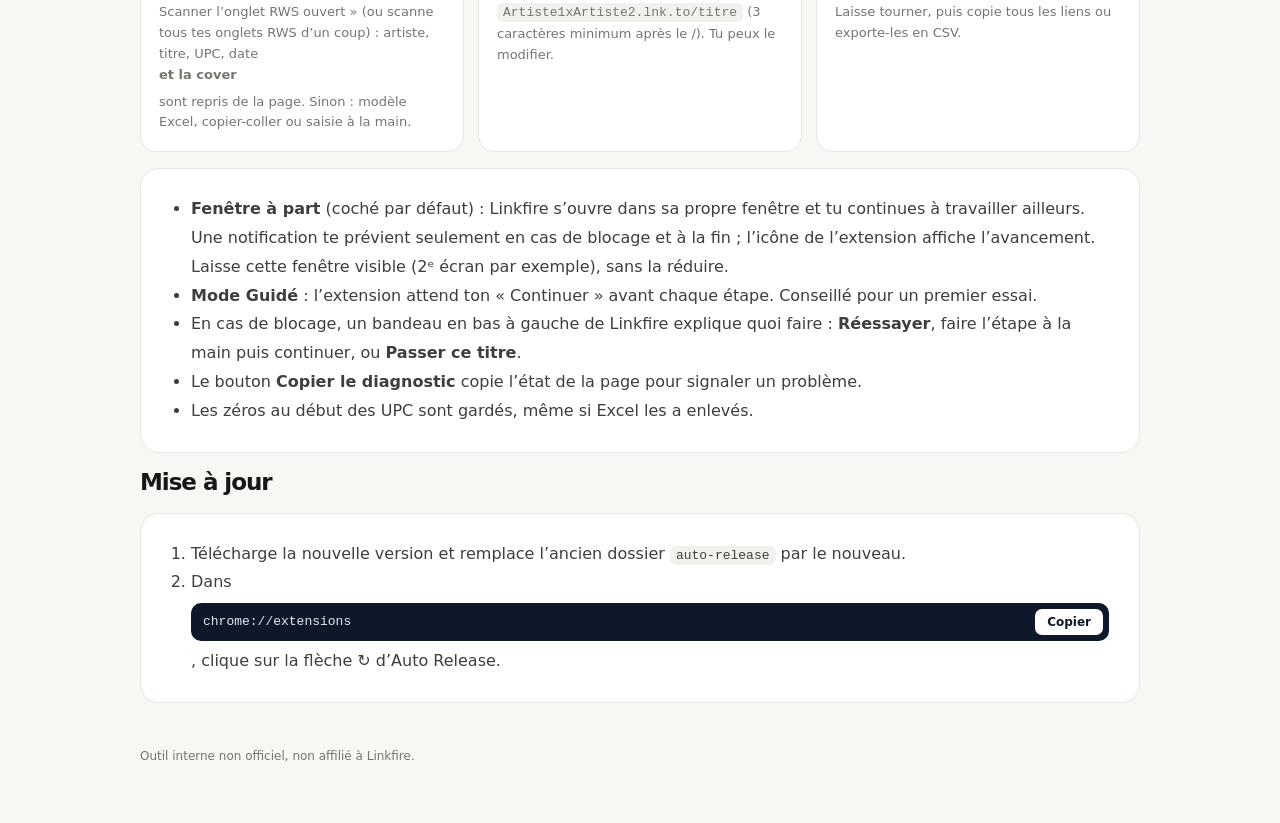
==== commit 2a75009a: "Auto Release 2.8.4 : seuls les 5 voyants du haut comptent (les voyants par piste sont ignorés) Co-Au" ====
--- a/docs/index.html
+++ b/docs/index.html
@@ -59,8 +59,8 @@
       </div>
       <aside class="side">
         <div class="side-label">Version actuelle</div>
-        <div class="ver">2.8.3</div>
-        <a class="btn p" href="./downloads/Auto-Release-2.8.3.zip">Télécharger l’extension</a>
+        <div class="ver">2.8.4</div>
+        <a class="btn p" href="./downloads/Auto-Release-2.8.4.zip">Télécharger l’extension</a>
         <a class="btn s" href="./downloads/modele-mise-en-ligne.xlsx" download>Modèle Excel commun</a>
         <a class="btn" style="background:#fff;border:1px solid var(--line);color:var(--ink)" href="#tuto">▶ Voir le tuto vidéo (1 min)</a>
         <p class="note">À installer sur un ordinateur où Linkfire est déjà accessible et connecté dans Chrome.</p>
